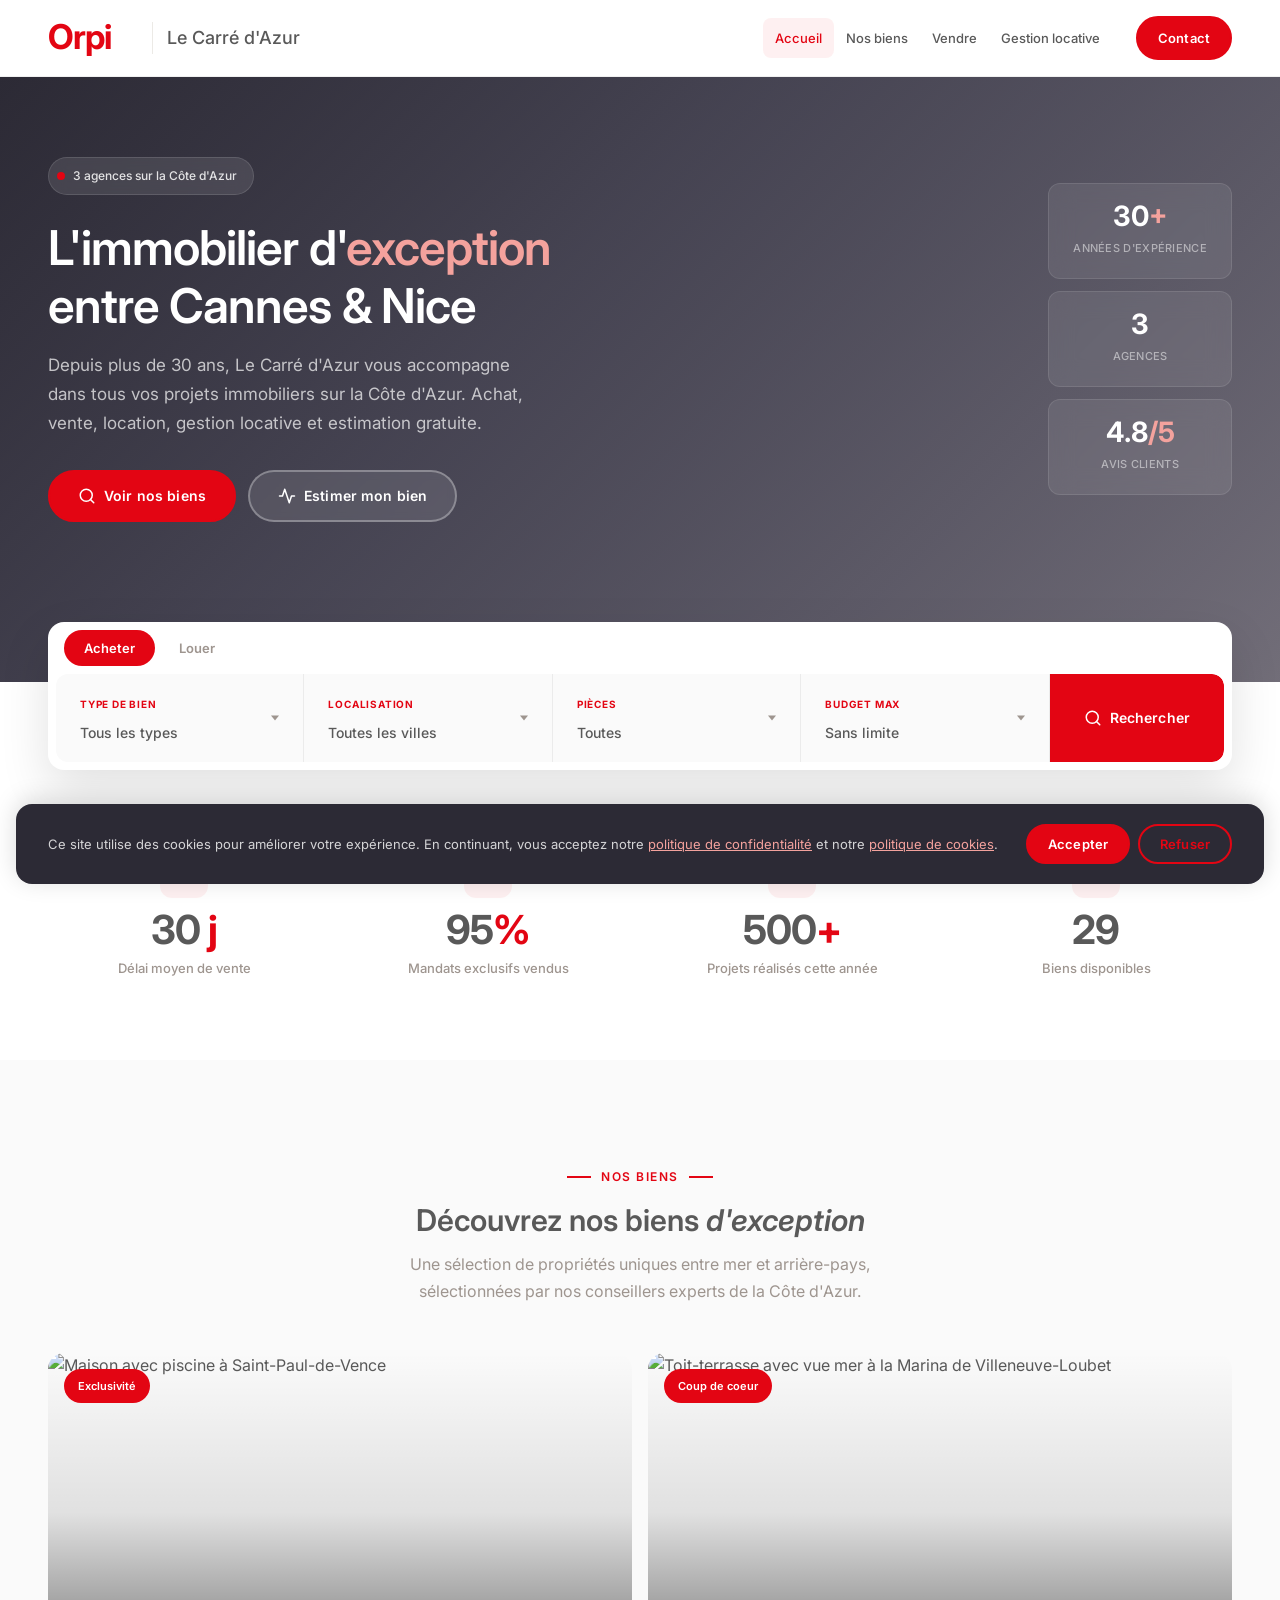
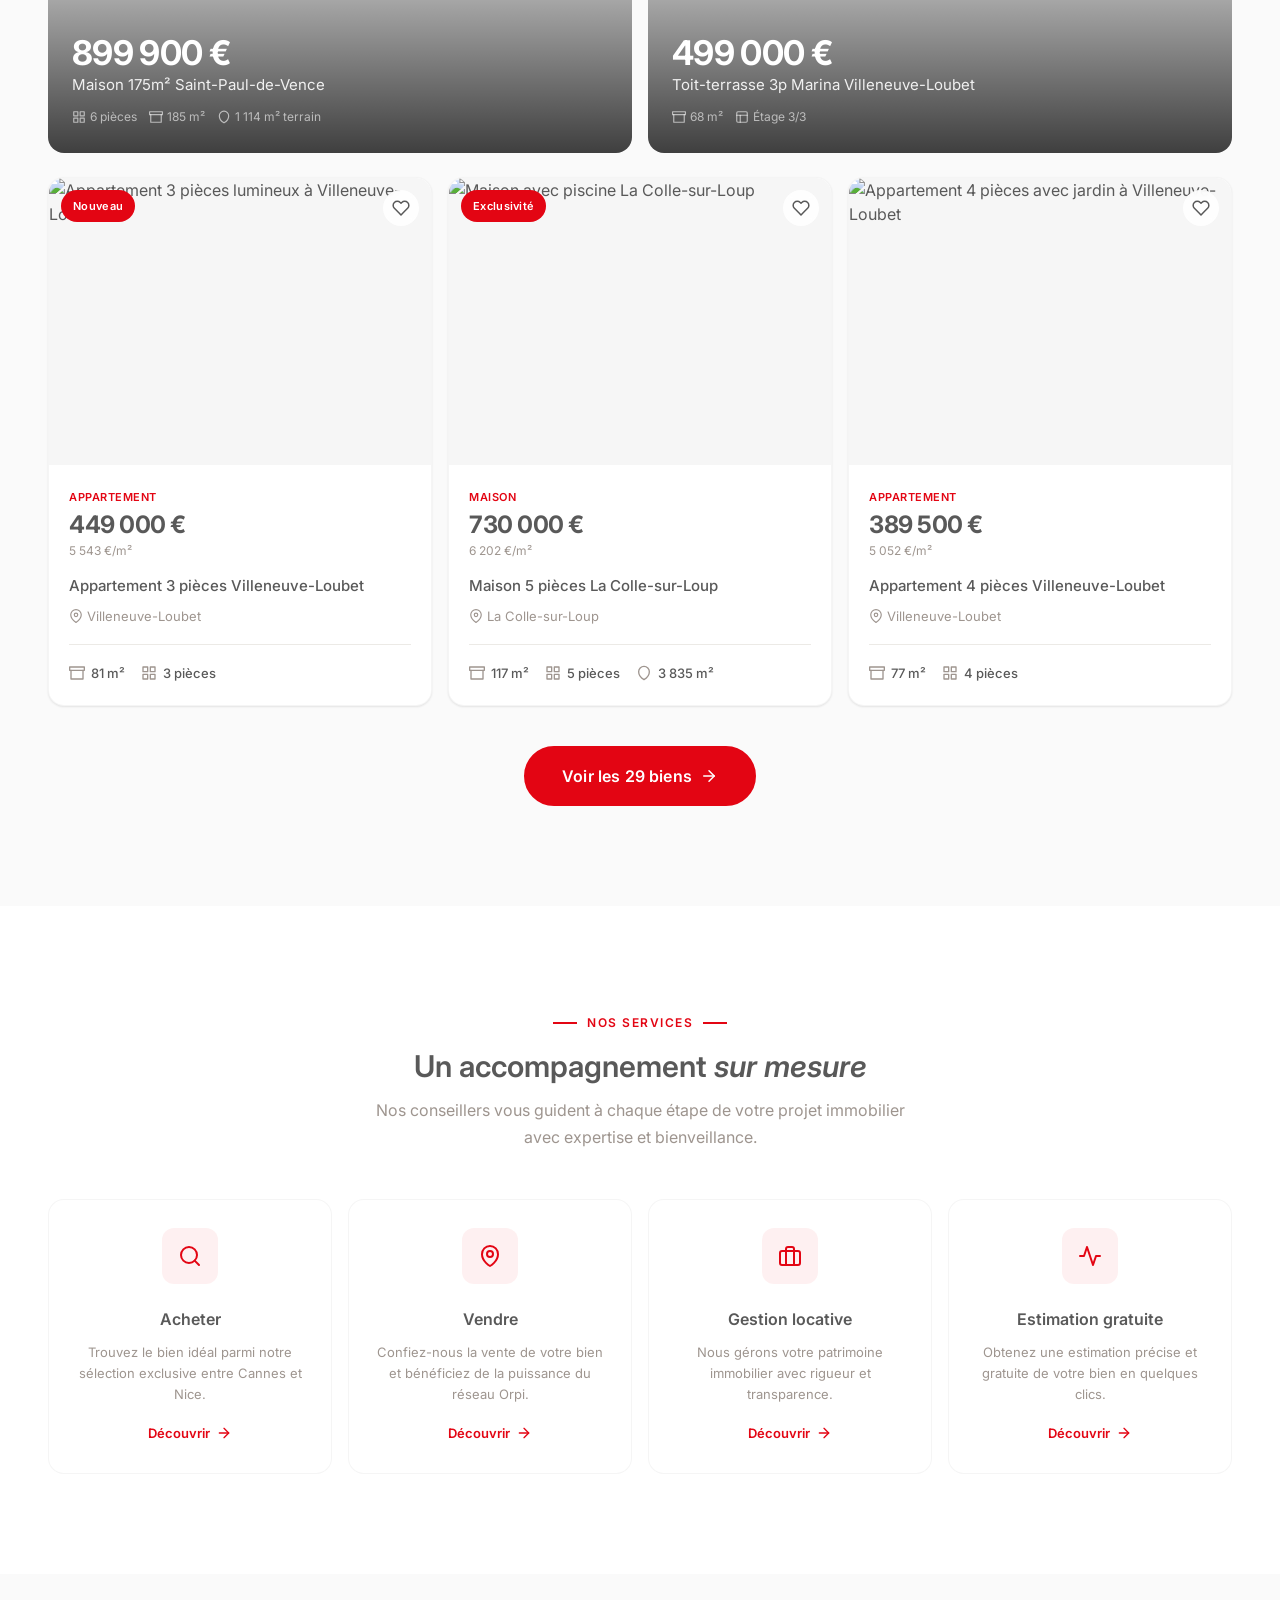
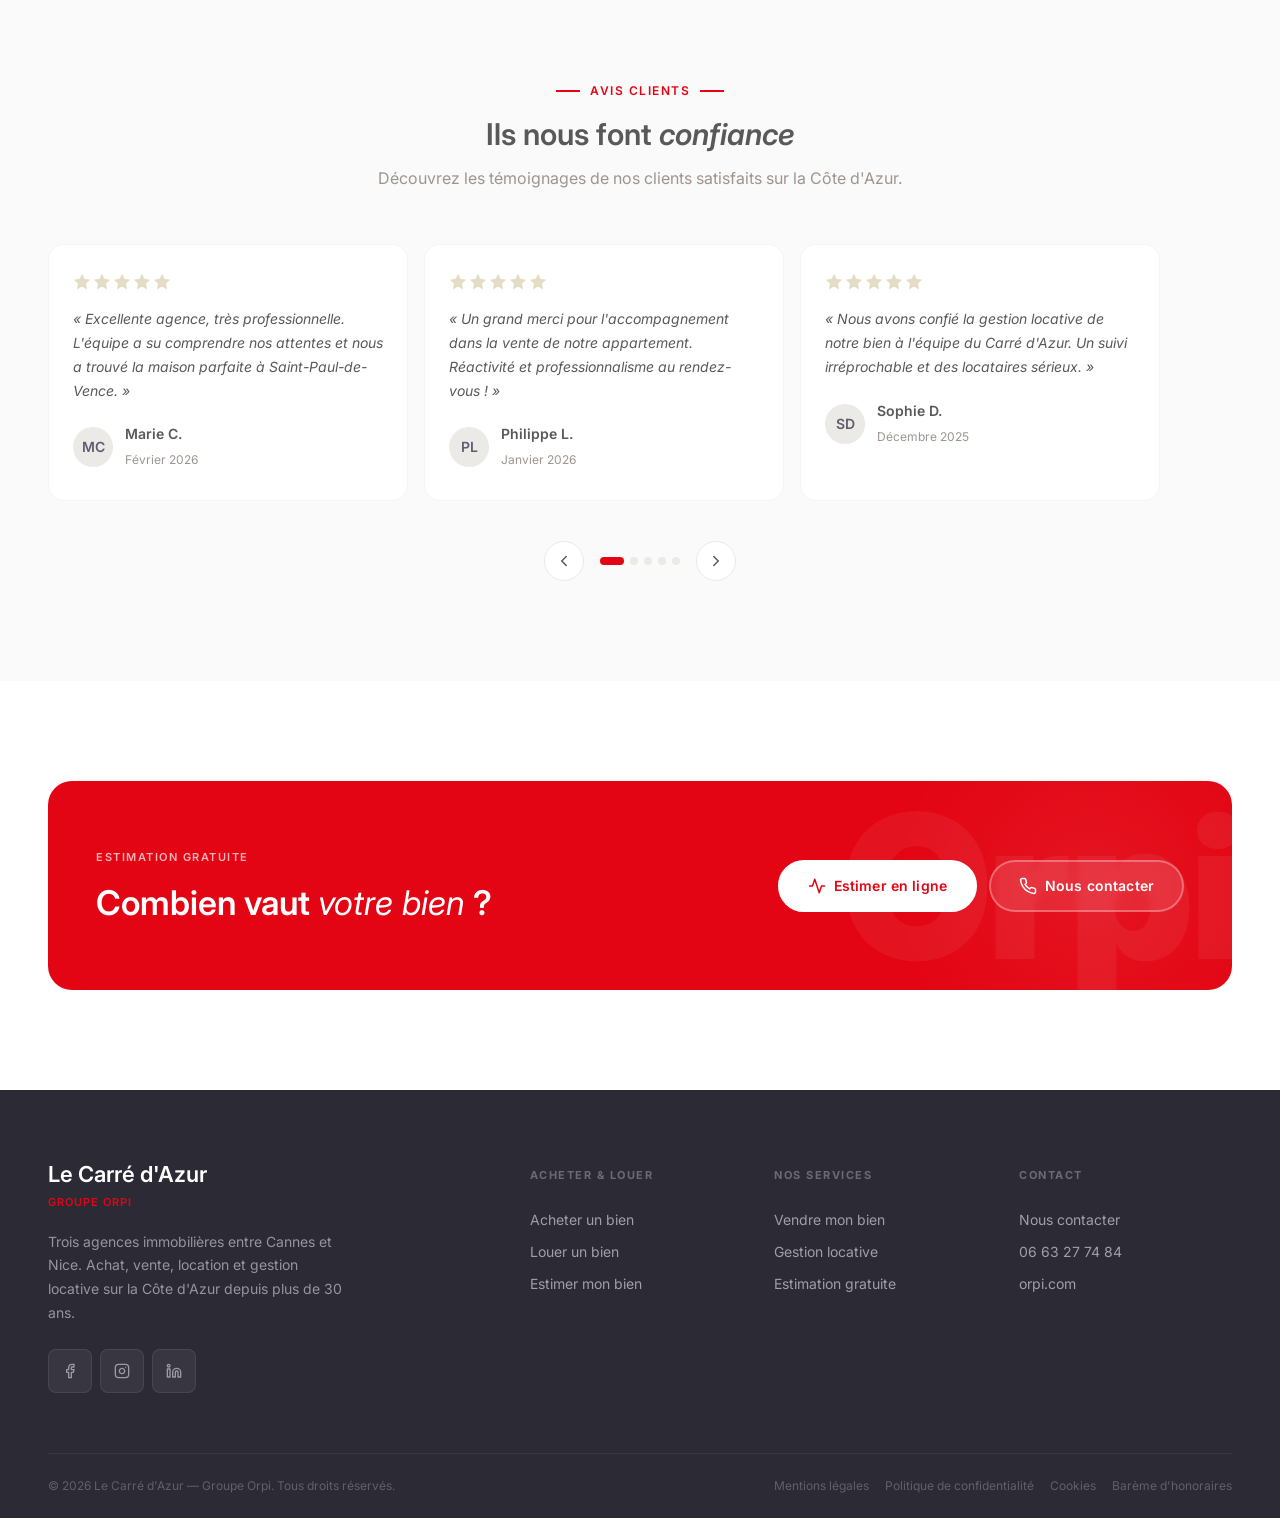
==== index.html @ c4663eac "Simplify nav: 4 links + Contact CTA, remove phone and redundant pages Nav: Accueil | Nos biens | Ven" ====
<!DOCTYPE html>
<html lang="fr">
<head>
  <meta charset="UTF-8" />
  <meta name="viewport" content="width=device-width, initial-scale=1.0" />
  <title>Le Carré d'Azur — Immobilier de prestige Côte d'Azur | Groupe Orpi</title>
  <meta name="description" content="Le Carré d'Azur, groupe Orpi. Trois agences entre Cannes et Nice. Achat, vente, location et gestion locative sur la Côte d'Azur." />
  <meta property="og:title" content="Le Carré d'Azur — Immobilier de prestige Côte d'Azur | Groupe Orpi" />
  <meta property="og:description" content="Le Carré d'Azur, groupe Orpi. Trois agences entre Cannes et Nice. Achat, vente, location et gestion locative sur la Côte d'Azur." />
  <meta property="og:image" content="https://images.unsplash.com/photo-1600596542815-ffad4c1539a9?w=1200&h=630&fit=crop" />
  <meta property="og:url" content="https://wingfieldgemini.github.io/orpitemplate/" />
  <meta property="og:type" content="website" />
  <meta property="og:locale" content="fr_FR" />
  <meta name="twitter:card" content="summary_large_image" />
  <link rel="icon" type="image/svg+xml" href="data:image/svg+xml,%3Csvg xmlns='http://www.w3.org/2000/svg' viewBox='0 0 100 40'%3E%3Ctext x='0' y='32' fill='%23E30513' font-family='system-ui,sans-serif' font-weight='700' font-size='38' letter-spacing='-1'%3EOrpi%3C/text%3E%3C/svg%3E" />
  <link rel="preconnect" href="https://fonts.googleapis.com" />
  <link rel="preconnect" href="https://fonts.gstatic.com" crossorigin />
  <link href="https://fonts.googleapis.com/css2?family=Inter:wght@300;400;500;600;700&display=swap" rel="stylesheet" />
  <link rel="stylesheet" href="styles.css" />
  <script type="application/ld+json">
  {
    "@context": "https://schema.org",
    "@type": "RealEstateAgent",
    "name": "Le Carré d'Azur",
    "description": "Groupe Orpi — Trois agences immobilières entre Cannes et Nice sur la Côte d'Azur.",
    "url": "https://wingfieldgemini.github.io/orpitemplate/",
    "telephone": "+33663277484",
    "email": "contact@lecarredazur.fr",
    "address": {
      "@type": "PostalAddress",
      "addressLocality": "Villeneuve-Loubet",
      "addressRegion": "Provence-Alpes-Côte d'Azur",
      "addressCountry": "FR"
    },
    "geo": {
      "@type": "GeoCoordinates",
      "latitude": 43.6585,
      "longitude": 7.1214
    },
    "aggregateRating": {
      "@type": "AggregateRating",
      "ratingValue": "4.8",
      "reviewCount": "127"
    },
    "numberOfEmployees": {"@type": "QuantitativeValue", "value": 15},
    "foundingDate": "1995",
    "parentOrganization": {"@type": "Organization", "name": "Orpi", "url": "https://www.orpi.com"}
  }
  </script>
</head>
<body>

  <!-- Skip link -->
  <a href="#main" class="skip-link">Aller au contenu principal</a>

  <!-- ============================================================
       HEADER
       ============================================================ -->
  <header class="header" id="header">
<!-- Main header -->
    <div class="container header__main">
      <a href="index.html" class="header__brand" aria-label="Le Carré d'Azur – Accueil">
        <span class="header__logo">
          <svg viewBox="0 0 100 40" xmlns="http://www.w3.org/2000/svg" role="img" aria-label="Orpi"><text x="0" y="32" fill="#E30513" font-family="Inter,sans-serif" font-weight="700" font-size="38" letter-spacing="-1">Orpi</text></svg>
        </span>
        <span class="header__brand-divider" aria-hidden="true"></span>
        <span class="header__agency">Le Carré d'Azur</span>
      </a>

            <nav class="header__nav" aria-label="Navigation principale">
        <a href="index.html" aria-current="page">Accueil</a>
        <a href="acheter.html">Nos biens</a>
        <a href="vendre.html">Vendre</a>
        <a href="gestion-locative.html">Gestion locative</a>
      </nav>

            <div class="header__actions">
        <a href="contact.html" class="btn btn--primary btn--sm">Contact</a>
      </div>

      <button class="hamburger" aria-label="Ouvrir le menu" aria-expanded="false" aria-controls="mobile-nav">
        <svg xmlns="http://www.w3.org/2000/svg" viewBox="0 0 24 24" fill="none" stroke="currentColor" stroke-width="2" stroke-linecap="round" stroke-linejoin="round" aria-hidden="true"><line x1="3" y1="12" x2="21" y2="12"/><line x1="3" y1="6" x2="21" y2="6"/><line x1="3" y1="18" x2="21" y2="18"/></svg>
      </button>
    </div>
  </header>

  <!-- Mobile menu -->
    <div class="mobile-menu" id="mobile-nav" aria-label="Menu mobile">
    <nav class="mobile-menu__links">
    <a href="index.html" aria-current="page">Accueil</a>
    <a href="acheter.html">Nos biens</a>
    <a href="vendre.html">Vendre</a>
    <a href="gestion-locative.html">Gestion locative</a>
    </nav>
    <div class="mobile-menu__cta">
      <a href="contact.html" class="btn btn--primary">Contact</a>
    </div>
  </div>

  <!-- ============================================================
       MAIN
       ============================================================ -->
  <main id="main">

    <!-- ============================================================
         HERO — Home
         ============================================================ -->
    <section class="page-hero hero--home page-hero--img">
      <div class="page-hero__bg" style="background-image:url('https://images.unsplash.com/photo-1600596542815-ffad4c1539a9?w=1600&h=900&fit=crop');" aria-hidden="true"></div>
      <div class="container" style="position:relative;">
        <div class="page-hero__content">
          <div class="page-hero__badge">
            <span class="page-hero__dot" aria-hidden="true"></span>
            3 agences sur la Côte d'Azur
          </div>
          <h1>L'immobilier d'<span>exception</span><br>entre Cannes &amp; Nice</h1>
          <p class="page-hero__desc">Depuis plus de 30 ans, Le Carré d'Azur vous accompagne dans tous vos projets immobiliers sur la Côte d'Azur. Achat, vente, location, gestion locative et estimation gratuite.</p>
          <div class="page-hero__btns">
            <a href="acheter.html" class="btn btn--primary">
              <svg xmlns="http://www.w3.org/2000/svg" viewBox="0 0 24 24" fill="none" stroke="currentColor" stroke-width="2" stroke-linecap="round" stroke-linejoin="round" aria-hidden="true"><circle cx="11" cy="11" r="8"/><line x1="21" y1="21" x2="16.65" y2="16.65"/></svg>
              Voir nos biens
            </a>
            <a href="estimer.html" class="btn btn--ghost">
              <svg xmlns="http://www.w3.org/2000/svg" viewBox="0 0 24 24" fill="none" stroke="currentColor" stroke-width="2" stroke-linecap="round" stroke-linejoin="round" aria-hidden="true"><polyline points="22 12 18 12 15 21 9 3 6 12 2 12"/></svg>
              Estimer mon bien
            </a>
          </div>
        </div>

        <!-- Hero stats (desktop) -->
        <div class="hero__stats" aria-label="Chiffres clés">
          <div class="hero__stat">
            <div class="hero__stat-number">30<span class="accent">+</span></div>
            <div class="hero__stat-label">ANNÉES D'EXPÉRIENCE</div>
          </div>
          <div class="hero__stat">
            <div class="hero__stat-number">3</div>
            <div class="hero__stat-label">AGENCES</div>
          </div>
          <div class="hero__stat">
            <div class="hero__stat-number">4.8<span class="accent">/5</span></div>
            <div class="hero__stat-label">AVIS CLIENTS</div>
          </div>
        </div>
      </div>
    </section>

    <!-- ============================================================
         SEARCH BAR
         ============================================================ -->
    <section class="search-section" aria-label="Recherche de biens">
      <div class="container">
        <div class="search-card">
          <div class="search-tabs" role="tablist">
            <button class="search-tab active" role="tab" aria-selected="true" data-tab="acheter">Acheter</button>
            <button class="search-tab" role="tab" aria-selected="false" data-tab="louer">Louer</button>
          </div>
          <form data-form class="search-form" action="acheter.html" method="get">
            <div class="search-field">
              <label for="search-type">TYPE DE BIEN</label>
              <select id="search-type" name="type">
                <option value="">Tous les types</option>
                <option value="appartement">Appartement</option>
                <option value="maison">Maison</option>
                <option value="villa">Villa</option>
                <option value="terrain">Terrain</option>
              </select>
            </div>
            <div class="search-field">
              <label for="search-location">LOCALISATION</label>
              <select id="search-location" name="localisation">
                <option value="">Toutes les villes</option>
                <option value="villeneuve-loubet">Villeneuve-Loubet</option>
                <option value="la-colle-sur-loup">La Colle-sur-Loup</option>
                <option value="saint-paul-de-vence">Saint-Paul-de-Vence</option>
                <option value="cagnes-sur-mer">Cagnes-sur-Mer</option>
                <option value="vence">Vence</option>
              </select>
            </div>
            <div class="search-field">
              <label for="search-rooms">PIÈCES</label>
              <select id="search-rooms" name="pieces">
                <option value="">Toutes</option>
                <option value="1">1 pièce</option>
                <option value="2">2 pièces</option>
                <option value="3">3 pièces</option>
                <option value="4">4 pièces</option>
                <option value="5">5+ pièces</option>
              </select>
            </div>
            <div class="search-field" data-field="budget">
              <label for="search-budget">BUDGET MAX</label>
              <select id="search-budget" name="budget">
                <option value="">Sans limite</option>
                <option value="200000">200 000 &euro;</option>
                <option value="400000">400 000 &euro;</option>
                <option value="600000">600 000 &euro;</option>
                <option value="800000">800 000 &euro;</option>
                <option value="1000000">1 000 000 &euro;+</option>
              </select>
            </div>
            <div class="search-field" data-field="loyer" style="display:none;">
              <label for="search-loyer">LOYER MAX</label>
              <select id="search-loyer" name="loyer">
                <option value="">Sans limite</option>
                <option value="500">500 &euro;/mois</option>
                <option value="800">800 &euro;/mois</option>
                <option value="1000">1 000 &euro;/mois</option>
                <option value="1500">1 500 &euro;/mois</option>
                <option value="2000">2 000 &euro;/mois+</option>
              </select>
            </div>
            <div class="search-submit">
              <button type="submit" class="btn btn--primary">
                <svg xmlns="http://www.w3.org/2000/svg" viewBox="0 0 24 24" fill="none" stroke="currentColor" stroke-width="2" stroke-linecap="round" stroke-linejoin="round" aria-hidden="true"><circle cx="11" cy="11" r="8"/><line x1="21" y1="21" x2="16.65" y2="16.65"/></svg>
                Rechercher
              </button>
            </div>
          </form>
        </div>
      </div>
    </section>

    <!-- ============================================================
         STATS BAR
         ============================================================ -->
    <section class="stats-bar" aria-label="Nos chiffres">
      <div class="container">
        <div class="stats-bar__grid">
          <div class="stat-item">
            <div class="stat-item__icon">
              <svg xmlns="http://www.w3.org/2000/svg" viewBox="0 0 24 24" fill="none" stroke="currentColor" stroke-width="2" stroke-linecap="round" stroke-linejoin="round" aria-hidden="true"><rect x="3" y="4" width="18" height="18" rx="2" ry="2"/><line x1="16" y1="2" x2="16" y2="6"/><line x1="8" y1="2" x2="8" y2="6"/><line x1="3" y1="10" x2="21" y2="10"/></svg>
            </div>
            <div class="stat-item__number">30 <span class="accent">j</span></div>
            <div class="stat-item__label">Délai moyen de vente</div>
          </div>
          <div class="stat-item">
            <div class="stat-item__icon">
              <svg xmlns="http://www.w3.org/2000/svg" viewBox="0 0 24 24" fill="none" stroke="currentColor" stroke-width="2" stroke-linecap="round" stroke-linejoin="round" aria-hidden="true"><polyline points="22 7 13.5 15.5 8.5 10.5 2 17"/><polyline points="16 7 22 7 22 13"/></svg>
            </div>
            <div class="stat-item__number">95<span class="accent">%</span></div>
            <div class="stat-item__label">Mandats exclusifs vendus</div>
          </div>
          <div class="stat-item">
            <div class="stat-item__icon">
              <svg xmlns="http://www.w3.org/2000/svg" viewBox="0 0 24 24" fill="none" stroke="currentColor" stroke-width="2" stroke-linecap="round" stroke-linejoin="round" aria-hidden="true"><path d="M17 21v-2a4 4 0 0 0-4-4H5a4 4 0 0 0-4 4v2"/><circle cx="9" cy="7" r="4"/><path d="M23 21v-2a4 4 0 0 0-3-3.87"/><path d="M16 3.13a4 4 0 0 1 0 7.75"/></svg>
            </div>
            <div class="stat-item__number">500<span class="accent">+</span></div>
            <div class="stat-item__label">Projets réalisés cette année</div>
          </div>
          <div class="stat-item">
            <div class="stat-item__icon">
              <svg xmlns="http://www.w3.org/2000/svg" viewBox="0 0 24 24" fill="none" stroke="currentColor" stroke-width="2" stroke-linecap="round" stroke-linejoin="round" aria-hidden="true"><path d="M21 2l-2 2m-7.61 7.61a5.5 5.5 0 1 1-7.778 7.778 5.5 5.5 0 0 1 7.777-7.777zm0 0L15.5 7.5m0 0l3 3L22 7l-3-3m-3.5 3.5L19 4"/></svg>
            </div>
            <div class="stat-item__number">29</div>
            <div class="stat-item__label">Biens disponibles</div>
          </div>
        </div>
      </div>
    </section>

    <!-- ============================================================
         PROPERTIES
         ============================================================ -->
    <section class="section section--grey" aria-labelledby="properties-title">
      <div class="container">
        <div class="section__header">
          <div class="section__tag">NOS BIENS</div>
          <h2 id="properties-title">Découvrez nos biens <em>d'exception</em></h2>
          <p class="section__desc">Une sélection de propriétés uniques entre mer et arrière-pays, sélectionnées par nos conseillers experts de la Côte d'Azur.</p>
        </div>

        <!-- Featured cards -->
        <div class="featured-grid">
          <!-- Featured 1 -->
          <a href="acheter.html" class="featured-card" aria-label="Maison 175m² Saint-Paul-de-Vence — 899 900 euros">
            <div class="featured-card__bg">
              <img src="https://images.unsplash.com/photo-1600596542815-ffad4c1539a9?w=800&h=600&fit=crop" alt="Maison avec piscine à Saint-Paul-de-Vence" width="800" height="600" loading="lazy" />
            </div>
            <div class="featured-card__overlay" aria-hidden="true"></div>
            <span class="featured-card__badge">Exclusivité</span>
            <div class="featured-card__info">
              <div class="featured-card__price">899 900 &euro;</div>
              <div class="featured-card__title">Maison 175m² Saint-Paul-de-Vence</div>
              <div class="featured-card__meta">
                <span>
                  <svg xmlns="http://www.w3.org/2000/svg" viewBox="0 0 24 24" fill="none" stroke="currentColor" stroke-width="2" stroke-linecap="round" stroke-linejoin="round" width="14" height="14" aria-hidden="true"><rect x="3" y="3" width="7" height="7"/><rect x="14" y="3" width="7" height="7"/><rect x="14" y="14" width="7" height="7"/><rect x="3" y="14" width="7" height="7"/></svg>
                  6 pièces
                </span>
                <span>
                  <svg xmlns="http://www.w3.org/2000/svg" viewBox="0 0 24 24" fill="none" stroke="currentColor" stroke-width="2" stroke-linecap="round" stroke-linejoin="round" width="14" height="14" aria-hidden="true"><polyline points="21 8 21 21 3 21 3 8"/><rect x="1" y="3" width="22" height="5"/></svg>
                  185 m²
                </span>
                <span>
                  <svg xmlns="http://www.w3.org/2000/svg" viewBox="0 0 24 24" fill="none" stroke="currentColor" stroke-width="2" stroke-linecap="round" stroke-linejoin="round" width="14" height="14" aria-hidden="true"><path d="M12 22s-8-4.5-8-11.8A8 8 0 0 1 12 2a8 8 0 0 1 8 8.2c0 7.3-8 11.8-8 11.8z"/></svg>
                  1 114 m² terrain
                </span>
              </div>
            </div>
          </a>

          <!-- Featured 2 -->
          <a href="acheter.html" class="featured-card" aria-label="Toit-terrasse 3 pièces Marina Villeneuve-Loubet — 499 000 euros">
            <div class="featured-card__bg">
              <img src="https://images.unsplash.com/photo-1600607687939-ce8a6c25118c?w=800&h=600&fit=crop" alt="Toit-terrasse avec vue mer à la Marina de Villeneuve-Loubet" width="800" height="600" loading="lazy" />
            </div>
            <div class="featured-card__overlay" aria-hidden="true"></div>
            <span class="featured-card__badge">Coup de coeur</span>
            <div class="featured-card__info">
              <div class="featured-card__price">499 000 &euro;</div>
              <div class="featured-card__title">Toit-terrasse 3p Marina Villeneuve-Loubet</div>
              <div class="featured-card__meta">
                <span>
                  <svg xmlns="http://www.w3.org/2000/svg" viewBox="0 0 24 24" fill="none" stroke="currentColor" stroke-width="2" stroke-linecap="round" stroke-linejoin="round" width="14" height="14" aria-hidden="true"><polyline points="21 8 21 21 3 21 3 8"/><rect x="1" y="3" width="22" height="5"/></svg>
                  68 m²
                </span>
                <span>
                  <svg xmlns="http://www.w3.org/2000/svg" viewBox="0 0 24 24" fill="none" stroke="currentColor" stroke-width="2" stroke-linecap="round" stroke-linejoin="round" width="14" height="14" aria-hidden="true"><rect x="3" y="3" width="18" height="18" rx="2" ry="2"/><line x1="3" y1="9" x2="21" y2="9"/><line x1="9" y1="21" x2="9" y2="9"/></svg>
                  Étage 3/3
                </span>
              </div>
            </div>
          </a>
        </div>

        <!-- Property cards -->
        <div class="properties__grid">
          <!-- Card 1 -->
          <a href="acheter.html" class="prop-card" aria-label="Appartement 3 pièces Villeneuve-Loubet — 449 000 euros">
            <div class="prop-card__img">
              <img src="https://images.unsplash.com/photo-1512917774080-9991f1c4c750?w=800&h=600&fit=crop" alt="Appartement 3 pièces lumineux à Villeneuve-Loubet" width="800" height="600" loading="lazy" />
              <span class="prop-card__badge">Nouveau</span>
              <button class="prop-card__fav" aria-label="Ajouter aux favoris" type="button">
                <svg xmlns="http://www.w3.org/2000/svg" viewBox="0 0 24 24" fill="none" stroke="currentColor" stroke-width="2" stroke-linecap="round" stroke-linejoin="round" aria-hidden="true"><path d="M20.84 4.61a5.5 5.5 0 0 0-7.78 0L12 5.67l-1.06-1.06a5.5 5.5 0 0 0-7.78 7.78l1.06 1.06L12 21.23l7.78-7.78 1.06-1.06a5.5 5.5 0 0 0 0-7.78z"/></svg>
              </button>
            </div>
            <div class="prop-card__body">
              <div class="prop-card__type">APPARTEMENT</div>
              <div class="prop-card__price">449 000 &euro;</div>
              <div class="prop-card__price-m2">5 543 &euro;/m²</div>
              <div class="prop-card__title">Appartement 3 pièces Villeneuve-Loubet</div>
              <div class="prop-card__location">
                <svg xmlns="http://www.w3.org/2000/svg" viewBox="0 0 24 24" fill="none" stroke="currentColor" stroke-width="2" stroke-linecap="round" stroke-linejoin="round" aria-hidden="true"><path d="M21 10c0 7-9 13-9 13s-9-6-9-13a9 9 0 0 1 18 0z"/><circle cx="12" cy="10" r="3"/></svg>
                Villeneuve-Loubet
              </div>
              <div class="prop-card__specs">
                <span class="prop-card__spec">
                  <svg xmlns="http://www.w3.org/2000/svg" viewBox="0 0 24 24" fill="none" stroke="currentColor" stroke-width="2" stroke-linecap="round" stroke-linejoin="round" aria-hidden="true"><polyline points="21 8 21 21 3 21 3 8"/><rect x="1" y="3" width="22" height="5"/></svg>
                  81 m²
                </span>
                <span class="prop-card__spec">
                  <svg xmlns="http://www.w3.org/2000/svg" viewBox="0 0 24 24" fill="none" stroke="currentColor" stroke-width="2" stroke-linecap="round" stroke-linejoin="round" aria-hidden="true"><rect x="3" y="3" width="7" height="7"/><rect x="14" y="3" width="7" height="7"/><rect x="14" y="14" width="7" height="7"/><rect x="3" y="14" width="7" height="7"/></svg>
                  3 pièces
                </span>
              </div>
            </div>
          </a>

          <!-- Card 2 -->
          <a href="acheter.html" class="prop-card" aria-label="Maison 5 pièces La Colle-sur-Loup — 730 000 euros">
            <div class="prop-card__img">
              <img src="https://images.unsplash.com/photo-1613490493576-7fde63acd811?w=800&h=600&fit=crop" alt="Maison avec piscine La Colle-sur-Loup" width="800" height="600" loading="lazy" />
              <span class="prop-card__badge">Exclusivité</span>
              <button class="prop-card__fav" aria-label="Ajouter aux favoris" type="button">
                <svg xmlns="http://www.w3.org/2000/svg" viewBox="0 0 24 24" fill="none" stroke="currentColor" stroke-width="2" stroke-linecap="round" stroke-linejoin="round" aria-hidden="true"><path d="M20.84 4.61a5.5 5.5 0 0 0-7.78 0L12 5.67l-1.06-1.06a5.5 5.5 0 0 0-7.78 7.78l1.06 1.06L12 21.23l7.78-7.78 1.06-1.06a5.5 5.5 0 0 0 0-7.78z"/></svg>
              </button>
            </div>
            <div class="prop-card__body">
              <div class="prop-card__type">MAISON</div>
              <div class="prop-card__price">730 000 &euro;</div>
              <div class="prop-card__price-m2">6 202 &euro;/m²</div>
              <div class="prop-card__title">Maison 5 pièces La Colle-sur-Loup</div>
              <div class="prop-card__location">
                <svg xmlns="http://www.w3.org/2000/svg" viewBox="0 0 24 24" fill="none" stroke="currentColor" stroke-width="2" stroke-linecap="round" stroke-linejoin="round" aria-hidden="true"><path d="M21 10c0 7-9 13-9 13s-9-6-9-13a9 9 0 0 1 18 0z"/><circle cx="12" cy="10" r="3"/></svg>
                La Colle-sur-Loup
              </div>
              <div class="prop-card__specs">
                <span class="prop-card__spec">
                  <svg xmlns="http://www.w3.org/2000/svg" viewBox="0 0 24 24" fill="none" stroke="currentColor" stroke-width="2" stroke-linecap="round" stroke-linejoin="round" aria-hidden="true"><polyline points="21 8 21 21 3 21 3 8"/><rect x="1" y="3" width="22" height="5"/></svg>
                  117 m²
                </span>
                <span class="prop-card__spec">
                  <svg xmlns="http://www.w3.org/2000/svg" viewBox="0 0 24 24" fill="none" stroke="currentColor" stroke-width="2" stroke-linecap="round" stroke-linejoin="round" aria-hidden="true"><rect x="3" y="3" width="7" height="7"/><rect x="14" y="3" width="7" height="7"/><rect x="14" y="14" width="7" height="7"/><rect x="3" y="14" width="7" height="7"/></svg>
                  5 pièces
                </span>
                <span class="prop-card__spec">
                  <svg xmlns="http://www.w3.org/2000/svg" viewBox="0 0 24 24" fill="none" stroke="currentColor" stroke-width="2" stroke-linecap="round" stroke-linejoin="round" aria-hidden="true"><path d="M12 22s-8-4.5-8-11.8A8 8 0 0 1 12 2a8 8 0 0 1 8 8.2c0 7.3-8 11.8-8 11.8z"/></svg>
                  3 835 m²
                </span>
              </div>
            </div>
          </a>

          <!-- Card 3 -->
          <a href="acheter.html" class="prop-card" aria-label="Appartement 4 pièces Villeneuve-Loubet — 389 500 euros">
            <div class="prop-card__img">
              <img src="https://images.unsplash.com/photo-1564013799919-ab600027ffc6?w=800&h=600&fit=crop" alt="Appartement 4 pièces avec jardin à Villeneuve-Loubet" width="800" height="600" loading="lazy" />
              <button class="prop-card__fav" aria-label="Ajouter aux favoris" type="button">
                <svg xmlns="http://www.w3.org/2000/svg" viewBox="0 0 24 24" fill="none" stroke="currentColor" stroke-width="2" stroke-linecap="round" stroke-linejoin="round" aria-hidden="true"><path d="M20.84 4.61a5.5 5.5 0 0 0-7.78 0L12 5.67l-1.06-1.06a5.5 5.5 0 0 0-7.78 7.78l1.06 1.06L12 21.23l7.78-7.78 1.06-1.06a5.5 5.5 0 0 0 0-7.78z"/></svg>
              </button>
            </div>
            <div class="prop-card__body">
              <div class="prop-card__type">APPARTEMENT</div>
              <div class="prop-card__price">389 500 &euro;</div>
              <div class="prop-card__price-m2">5 052 &euro;/m²</div>
              <div class="prop-card__title">Appartement 4 pièces Villeneuve-Loubet</div>
              <div class="prop-card__location">
                <svg xmlns="http://www.w3.org/2000/svg" viewBox="0 0 24 24" fill="none" stroke="currentColor" stroke-width="2" stroke-linecap="round" stroke-linejoin="round" aria-hidden="true"><path d="M21 10c0 7-9 13-9 13s-9-6-9-13a9 9 0 0 1 18 0z"/><circle cx="12" cy="10" r="3"/></svg>
                Villeneuve-Loubet
              </div>
              <div class="prop-card__specs">
                <span class="prop-card__spec">
                  <svg xmlns="http://www.w3.org/2000/svg" viewBox="0 0 24 24" fill="none" stroke="currentColor" stroke-width="2" stroke-linecap="round" stroke-linejoin="round" aria-hidden="true"><polyline points="21 8 21 21 3 21 3 8"/><rect x="1" y="3" width="22" height="5"/></svg>
                  77 m²
                </span>
                <span class="prop-card__spec">
                  <svg xmlns="http://www.w3.org/2000/svg" viewBox="0 0 24 24" fill="none" stroke="currentColor" stroke-width="2" stroke-linecap="round" stroke-linejoin="round" aria-hidden="true"><rect x="3" y="3" width="7" height="7"/><rect x="14" y="3" width="7" height="7"/><rect x="14" y="14" width="7" height="7"/><rect x="3" y="14" width="7" height="7"/></svg>
                  4 pièces
                </span>
              </div>
            </div>
          </a>
        </div>

        <div class="properties__cta">
          <a href="acheter.html" class="btn btn--primary btn--lg">
            Voir les 29 biens
            <svg xmlns="http://www.w3.org/2000/svg" viewBox="0 0 24 24" fill="none" stroke="currentColor" stroke-width="2" stroke-linecap="round" stroke-linejoin="round" aria-hidden="true"><line x1="5" y1="12" x2="19" y2="12"/><polyline points="12 5 19 12 12 19"/></svg>
          </a>
        </div>
      </div>
    </section>

    <!-- ============================================================
         SERVICES
         ============================================================ -->
    <section class="section" aria-labelledby="services-title">
      <div class="container">
        <div class="section__header">
          <div class="section__tag">NOS SERVICES</div>
          <h2 id="services-title">Un accompagnement <em>sur mesure</em></h2>
          <p class="section__desc">Nos conseillers vous guident à chaque étape de votre projet immobilier avec expertise et bienveillance.</p>
        </div>

        <div class="services-grid">
          <!-- Acheter -->
          <a href="acheter.html" class="service-card">
            <div class="service-card__icon">
              <svg xmlns="http://www.w3.org/2000/svg" viewBox="0 0 24 24" fill="none" stroke="currentColor" stroke-width="2" stroke-linecap="round" stroke-linejoin="round" aria-hidden="true"><circle cx="11" cy="11" r="8"/><line x1="21" y1="21" x2="16.65" y2="16.65"/></svg>
            </div>
            <h3>Acheter</h3>
            <p>Trouvez le bien idéal parmi notre sélection exclusive entre Cannes et Nice.</p>
            <span class="service-card__arrow">
              Découvrir
              <svg xmlns="http://www.w3.org/2000/svg" viewBox="0 0 24 24" fill="none" stroke="currentColor" stroke-width="2" stroke-linecap="round" stroke-linejoin="round" aria-hidden="true"><line x1="5" y1="12" x2="19" y2="12"/><polyline points="12 5 19 12 12 19"/></svg>
            </span>
          </a>

          <!-- Vendre -->
          <a href="vendre.html" class="service-card">
            <div class="service-card__icon">
              <svg xmlns="http://www.w3.org/2000/svg" viewBox="0 0 24 24" fill="none" stroke="currentColor" stroke-width="2" stroke-linecap="round" stroke-linejoin="round" aria-hidden="true"><path d="M12 22s-8-4.5-8-11.8A8 8 0 0 1 12 2a8 8 0 0 1 8 8.2c0 7.3-8 11.8-8 11.8z"/><circle cx="12" cy="10" r="3"/></svg>
            </div>
            <h3>Vendre</h3>
            <p>Confiez-nous la vente de votre bien et bénéficiez de la puissance du réseau Orpi.</p>
            <span class="service-card__arrow">
              Découvrir
              <svg xmlns="http://www.w3.org/2000/svg" viewBox="0 0 24 24" fill="none" stroke="currentColor" stroke-width="2" stroke-linecap="round" stroke-linejoin="round" aria-hidden="true"><line x1="5" y1="12" x2="19" y2="12"/><polyline points="12 5 19 12 12 19"/></svg>
            </span>
          </a>

          <!-- Gestion locative -->
          <a href="gestion-locative.html" class="service-card">
            <div class="service-card__icon">
              <svg xmlns="http://www.w3.org/2000/svg" viewBox="0 0 24 24" fill="none" stroke="currentColor" stroke-width="2" stroke-linecap="round" stroke-linejoin="round" aria-hidden="true"><rect x="2" y="7" width="20" height="14" rx="2" ry="2"/><path d="M16 21V5a2 2 0 0 0-2-2h-4a2 2 0 0 0-2 2v16"/></svg>
            </div>
            <h3>Gestion locative</h3>
            <p>Nous gérons votre patrimoine immobilier avec rigueur et transparence.</p>
            <span class="service-card__arrow">
              Découvrir
              <svg xmlns="http://www.w3.org/2000/svg" viewBox="0 0 24 24" fill="none" stroke="currentColor" stroke-width="2" stroke-linecap="round" stroke-linejoin="round" aria-hidden="true"><line x1="5" y1="12" x2="19" y2="12"/><polyline points="12 5 19 12 12 19"/></svg>
            </span>
          </a>

          <!-- Estimation -->
          <a href="estimer.html" class="service-card">
            <div class="service-card__icon">
              <svg xmlns="http://www.w3.org/2000/svg" viewBox="0 0 24 24" fill="none" stroke="currentColor" stroke-width="2" stroke-linecap="round" stroke-linejoin="round" aria-hidden="true"><polyline points="22 12 18 12 15 21 9 3 6 12 2 12"/></svg>
            </div>
            <h3>Estimation gratuite</h3>
            <p>Obtenez une estimation précise et gratuite de votre bien en quelques clics.</p>
            <span class="service-card__arrow">
              Découvrir
              <svg xmlns="http://www.w3.org/2000/svg" viewBox="0 0 24 24" fill="none" stroke="currentColor" stroke-width="2" stroke-linecap="round" stroke-linejoin="round" aria-hidden="true"><line x1="5" y1="12" x2="19" y2="12"/><polyline points="12 5 19 12 12 19"/></svg>
            </span>
          </a>
        </div>
      </div>
    </section>

    <!-- ============================================================
         TESTIMONIALS
         ============================================================ -->
    <section class="section section--grey" aria-labelledby="testimonials-title">
      <div class="container">
        <div class="section__header">
          <div class="section__tag">AVIS CLIENTS</div>
          <h2 id="testimonials-title">Ils nous font <em>confiance</em></h2>
          <p class="section__desc">Découvrez les témoignages de nos clients satisfaits sur la Côte d'Azur.</p>
        </div>

        <div class="testimonials-track" role="list">
          <!-- Testimonial 1 -->
          <article class="testimonial-card" role="listitem">
            <div class="testimonial-card__stars" aria-label="5 étoiles sur 5">
              <svg xmlns="http://www.w3.org/2000/svg" viewBox="0 0 24 24" fill="currentColor" stroke="currentColor" stroke-width="1" aria-hidden="true"><polygon points="12 2 15.09 8.26 22 9.27 17 14.14 18.18 21.02 12 17.77 5.82 21.02 7 14.14 2 9.27 8.91 8.26 12 2"/></svg>
              <svg xmlns="http://www.w3.org/2000/svg" viewBox="0 0 24 24" fill="currentColor" stroke="currentColor" stroke-width="1" aria-hidden="true"><polygon points="12 2 15.09 8.26 22 9.27 17 14.14 18.18 21.02 12 17.77 5.82 21.02 7 14.14 2 9.27 8.91 8.26 12 2"/></svg>
              <svg xmlns="http://www.w3.org/2000/svg" viewBox="0 0 24 24" fill="currentColor" stroke="currentColor" stroke-width="1" aria-hidden="true"><polygon points="12 2 15.09 8.26 22 9.27 17 14.14 18.18 21.02 12 17.77 5.82 21.02 7 14.14 2 9.27 8.91 8.26 12 2"/></svg>
              <svg xmlns="http://www.w3.org/2000/svg" viewBox="0 0 24 24" fill="currentColor" stroke="currentColor" stroke-width="1" aria-hidden="true"><polygon points="12 2 15.09 8.26 22 9.27 17 14.14 18.18 21.02 12 17.77 5.82 21.02 7 14.14 2 9.27 8.91 8.26 12 2"/></svg>
              <svg xmlns="http://www.w3.org/2000/svg" viewBox="0 0 24 24" fill="currentColor" stroke="currentColor" stroke-width="1" aria-hidden="true"><polygon points="12 2 15.09 8.26 22 9.27 17 14.14 18.18 21.02 12 17.77 5.82 21.02 7 14.14 2 9.27 8.91 8.26 12 2"/></svg>
            </div>
            <blockquote>&laquo; Excellente agence, très professionnelle. L'équipe a su comprendre nos attentes et nous a trouvé la maison parfaite à Saint-Paul-de-Vence. &raquo;</blockquote>
            <div class="testimonial-card__author">
              <div class="testimonial-card__avatar" aria-hidden="true">MC</div>
              <div>
                <div class="testimonial-card__name">Marie C.</div>
                <div class="testimonial-card__date">Février 2026</div>
              </div>
            </div>
          </article>

          <!-- Testimonial 2 -->
          <article class="testimonial-card" role="listitem">
            <div class="testimonial-card__stars" aria-label="5 étoiles sur 5">
              <svg xmlns="http://www.w3.org/2000/svg" viewBox="0 0 24 24" fill="currentColor" stroke="currentColor" stroke-width="1" aria-hidden="true"><polygon points="12 2 15.09 8.26 22 9.27 17 14.14 18.18 21.02 12 17.77 5.82 21.02 7 14.14 2 9.27 8.91 8.26 12 2"/></svg>
              <svg xmlns="http://www.w3.org/2000/svg" viewBox="0 0 24 24" fill="currentColor" stroke="currentColor" stroke-width="1" aria-hidden="true"><polygon points="12 2 15.09 8.26 22 9.27 17 14.14 18.18 21.02 12 17.77 5.82 21.02 7 14.14 2 9.27 8.91 8.26 12 2"/></svg>
              <svg xmlns="http://www.w3.org/2000/svg" viewBox="0 0 24 24" fill="currentColor" stroke="currentColor" stroke-width="1" aria-hidden="true"><polygon points="12 2 15.09 8.26 22 9.27 17 14.14 18.18 21.02 12 17.77 5.82 21.02 7 14.14 2 9.27 8.91 8.26 12 2"/></svg>
              <svg xmlns="http://www.w3.org/2000/svg" viewBox="0 0 24 24" fill="currentColor" stroke="currentColor" stroke-width="1" aria-hidden="true"><polygon points="12 2 15.09 8.26 22 9.27 17 14.14 18.18 21.02 12 17.77 5.82 21.02 7 14.14 2 9.27 8.91 8.26 12 2"/></svg>
              <svg xmlns="http://www.w3.org/2000/svg" viewBox="0 0 24 24" fill="currentColor" stroke="currentColor" stroke-width="1" aria-hidden="true"><polygon points="12 2 15.09 8.26 22 9.27 17 14.14 18.18 21.02 12 17.77 5.82 21.02 7 14.14 2 9.27 8.91 8.26 12 2"/></svg>
            </div>
            <blockquote>&laquo; Un grand merci pour l'accompagnement dans la vente de notre appartement. Réactivité et professionnalisme au rendez-vous ! &raquo;</blockquote>
            <div class="testimonial-card__author">
              <div class="testimonial-card__avatar" aria-hidden="true">PL</div>
              <div>
                <div class="testimonial-card__name">Philippe L.</div>
                <div class="testimonial-card__date">Janvier 2026</div>
              </div>
            </div>
          </article>

          <!-- Testimonial 3 -->
          <article class="testimonial-card" role="listitem">
            <div class="testimonial-card__stars" aria-label="5 étoiles sur 5">
              <svg xmlns="http://www.w3.org/2000/svg" viewBox="0 0 24 24" fill="currentColor" stroke="currentColor" stroke-width="1" aria-hidden="true"><polygon points="12 2 15.09 8.26 22 9.27 17 14.14 18.18 21.02 12 17.77 5.82 21.02 7 14.14 2 9.27 8.91 8.26 12 2"/></svg>
              <svg xmlns="http://www.w3.org/2000/svg" viewBox="0 0 24 24" fill="currentColor" stroke="currentColor" stroke-width="1" aria-hidden="true"><polygon points="12 2 15.09 8.26 22 9.27 17 14.14 18.18 21.02 12 17.77 5.82 21.02 7 14.14 2 9.27 8.91 8.26 12 2"/></svg>
              <svg xmlns="http://www.w3.org/2000/svg" viewBox="0 0 24 24" fill="currentColor" stroke="currentColor" stroke-width="1" aria-hidden="true"><polygon points="12 2 15.09 8.26 22 9.27 17 14.14 18.18 21.02 12 17.77 5.82 21.02 7 14.14 2 9.27 8.91 8.26 12 2"/></svg>
              <svg xmlns="http://www.w3.org/2000/svg" viewBox="0 0 24 24" fill="currentColor" stroke="currentColor" stroke-width="1" aria-hidden="true"><polygon points="12 2 15.09 8.26 22 9.27 17 14.14 18.18 21.02 12 17.77 5.82 21.02 7 14.14 2 9.27 8.91 8.26 12 2"/></svg>
              <svg xmlns="http://www.w3.org/2000/svg" viewBox="0 0 24 24" fill="currentColor" stroke="currentColor" stroke-width="1" aria-hidden="true"><polygon points="12 2 15.09 8.26 22 9.27 17 14.14 18.18 21.02 12 17.77 5.82 21.02 7 14.14 2 9.27 8.91 8.26 12 2"/></svg>
            </div>
            <blockquote>&laquo; Nous avons confié la gestion locative de notre bien à l'équipe du Carré d'Azur. Un suivi irréprochable et des locataires sérieux. &raquo;</blockquote>
            <div class="testimonial-card__author">
              <div class="testimonial-card__avatar" aria-hidden="true">SD</div>
              <div>
                <div class="testimonial-card__name">Sophie D.</div>
                <div class="testimonial-card__date">Décembre 2025</div>
              </div>
            </div>
          </article>

          <!-- Testimonial 4 -->
          <article class="testimonial-card" role="listitem">
            <div class="testimonial-card__stars" aria-label="4 étoiles sur 5">
              <svg xmlns="http://www.w3.org/2000/svg" viewBox="0 0 24 24" fill="currentColor" stroke="currentColor" stroke-width="1" aria-hidden="true"><polygon points="12 2 15.09 8.26 22 9.27 17 14.14 18.18 21.02 12 17.77 5.82 21.02 7 14.14 2 9.27 8.91 8.26 12 2"/></svg>
              <svg xmlns="http://www.w3.org/2000/svg" viewBox="0 0 24 24" fill="currentColor" stroke="currentColor" stroke-width="1" aria-hidden="true"><polygon points="12 2 15.09 8.26 22 9.27 17 14.14 18.18 21.02 12 17.77 5.82 21.02 7 14.14 2 9.27 8.91 8.26 12 2"/></svg>
              <svg xmlns="http://www.w3.org/2000/svg" viewBox="0 0 24 24" fill="currentColor" stroke="currentColor" stroke-width="1" aria-hidden="true"><polygon points="12 2 15.09 8.26 22 9.27 17 14.14 18.18 21.02 12 17.77 5.82 21.02 7 14.14 2 9.27 8.91 8.26 12 2"/></svg>
              <svg xmlns="http://www.w3.org/2000/svg" viewBox="0 0 24 24" fill="currentColor" stroke="currentColor" stroke-width="1" aria-hidden="true"><polygon points="12 2 15.09 8.26 22 9.27 17 14.14 18.18 21.02 12 17.77 5.82 21.02 7 14.14 2 9.27 8.91 8.26 12 2"/></svg>
              <svg xmlns="http://www.w3.org/2000/svg" viewBox="0 0 24 24" fill="none" stroke="currentColor" stroke-width="1" aria-hidden="true"><polygon points="12 2 15.09 8.26 22 9.27 17 14.14 18.18 21.02 12 17.77 5.82 21.02 7 14.14 2 9.27 8.91 8.26 12 2"/></svg>
            </div>
            <blockquote>&laquo; L'estimation de notre maison était très précise. La vente s'est conclue rapidement grâce au réseau Orpi. Je recommande vivement. &raquo;</blockquote>
            <div class="testimonial-card__author">
              <div class="testimonial-card__avatar" aria-hidden="true">JB</div>
              <div>
                <div class="testimonial-card__name">Jean-Baptiste R.</div>
                <div class="testimonial-card__date">Novembre 2025</div>
              </div>
            </div>
          </article>

          <!-- Testimonial 5 -->
          <article class="testimonial-card" role="listitem">
            <div class="testimonial-card__stars" aria-label="5 étoiles sur 5">
              <svg xmlns="http://www.w3.org/2000/svg" viewBox="0 0 24 24" fill="currentColor" stroke="currentColor" stroke-width="1" aria-hidden="true"><polygon points="12 2 15.09 8.26 22 9.27 17 14.14 18.18 21.02 12 17.77 5.82 21.02 7 14.14 2 9.27 8.91 8.26 12 2"/></svg>
              <svg xmlns="http://www.w3.org/2000/svg" viewBox="0 0 24 24" fill="currentColor" stroke="currentColor" stroke-width="1" aria-hidden="true"><polygon points="12 2 15.09 8.26 22 9.27 17 14.14 18.18 21.02 12 17.77 5.82 21.02 7 14.14 2 9.27 8.91 8.26 12 2"/></svg>
              <svg xmlns="http://www.w3.org/2000/svg" viewBox="0 0 24 24" fill="currentColor" stroke="currentColor" stroke-width="1" aria-hidden="true"><polygon points="12 2 15.09 8.26 22 9.27 17 14.14 18.18 21.02 12 17.77 5.82 21.02 7 14.14 2 9.27 8.91 8.26 12 2"/></svg>
              <svg xmlns="http://www.w3.org/2000/svg" viewBox="0 0 24 24" fill="currentColor" stroke="currentColor" stroke-width="1" aria-hidden="true"><polygon points="12 2 15.09 8.26 22 9.27 17 14.14 18.18 21.02 12 17.77 5.82 21.02 7 14.14 2 9.27 8.91 8.26 12 2"/></svg>
              <svg xmlns="http://www.w3.org/2000/svg" viewBox="0 0 24 24" fill="currentColor" stroke="currentColor" stroke-width="1" aria-hidden="true"><polygon points="12 2 15.09 8.26 22 9.27 17 14.14 18.18 21.02 12 17.77 5.82 21.02 7 14.14 2 9.27 8.91 8.26 12 2"/></svg>
            </div>
            <blockquote>&laquo; Première expérience d'achat immobilier et l'équipe nous a guidés avec patience et transparence. Très satisfaits de notre nouvel appartement ! &raquo;</blockquote>
            <div class="testimonial-card__author">
              <div class="testimonial-card__avatar" aria-hidden="true">LM</div>
              <div>
                <div class="testimonial-card__name">Laura M.</div>
                <div class="testimonial-card__date">Octobre 2025</div>
              </div>
            </div>
          </article>
        </div>
      </div>
    </section>

    <!-- ============================================================
         CTA BANNER
         ============================================================ -->
    <section class="section" aria-labelledby="cta-title">
      <div class="container">
        <div class="cta-banner">
          <div class="cta-banner__decor" aria-hidden="true"></div>
          <div class="cta-banner__content">
            <div class="cta-banner__tag">ESTIMATION GRATUITE</div>
            <h2 class="cta-banner__title" id="cta-title">Combien vaut <em>votre bien</em> ?</h2>
          </div>
          <div class="cta-banner__btns">
            <a href="estimer.html" class="btn btn--white">
              <svg xmlns="http://www.w3.org/2000/svg" viewBox="0 0 24 24" fill="none" stroke="currentColor" stroke-width="2" stroke-linecap="round" stroke-linejoin="round" aria-hidden="true"><polyline points="22 12 18 12 15 21 9 3 6 12 2 12"/></svg>
              Estimer en ligne
            </a>
            <a href="contact.html" class="btn btn--ghost">
              <svg xmlns="http://www.w3.org/2000/svg" viewBox="0 0 24 24" fill="none" stroke="currentColor" stroke-width="2" stroke-linecap="round" stroke-linejoin="round" aria-hidden="true"><path d="M22 16.92v3a2 2 0 0 1-2.18 2 19.79 19.79 0 0 1-8.63-3.07 19.5 19.5 0 0 1-6-6 19.79 19.79 0 0 1-3.07-8.67A2 2 0 0 1 4.11 2h3a2 2 0 0 1 2 1.72 12.84 12.84 0 0 0 .7 2.81 2 2 0 0 1-.45 2.11L8.09 9.91a16 16 0 0 0 6 6l1.27-1.27a2 2 0 0 1 2.11-.45 12.84 12.84 0 0 0 2.81.7A2 2 0 0 1 22 16.92z"/></svg>
              Nous contacter
            </a>
          </div>
        </div>
      </div>
    </section>

  </main>

  <!-- ============================================================
       FOOTER
       ============================================================ -->
  <footer class="footer">
    <div class="container">
      <div class="footer__top">
        <div class="footer__brand">
          <div class="footer__brand-name">Le Carré d'Azur</div>
          <div class="footer__brand-sub">GROUPE ORPI</div>
          <p class="footer__brand-desc">Trois agences immobilières entre Cannes et Nice. Achat, vente, location et gestion locative sur la Côte d'Azur depuis plus de 30 ans.</p>
          <div class="footer__socials">
            <a href="#" class="footer__social" aria-label="Facebook">
              <svg xmlns="http://www.w3.org/2000/svg" viewBox="0 0 24 24" fill="none" stroke="currentColor" stroke-width="2" stroke-linecap="round" stroke-linejoin="round" aria-hidden="true"><path d="M18 2h-3a5 5 0 0 0-5 5v3H7v4h3v8h4v-8h3l1-4h-4V7a1 1 0 0 1 1-1h3z"/></svg>
            </a>
            <a href="#" class="footer__social" aria-label="Instagram">
              <svg xmlns="http://www.w3.org/2000/svg" viewBox="0 0 24 24" fill="none" stroke="currentColor" stroke-width="2" stroke-linecap="round" stroke-linejoin="round" aria-hidden="true"><rect x="2" y="2" width="20" height="20" rx="5" ry="5"/><path d="M16 11.37A4 4 0 1 1 12.63 8 4 4 0 0 1 16 11.37z"/><line x1="17.5" y1="6.5" x2="17.51" y2="6.5"/></svg>
            </a>
            <a href="#" class="footer__social" aria-label="LinkedIn">
              <svg xmlns="http://www.w3.org/2000/svg" viewBox="0 0 24 24" fill="none" stroke="currentColor" stroke-width="2" stroke-linecap="round" stroke-linejoin="round" aria-hidden="true"><path d="M16 8a6 6 0 0 1 6 6v7h-4v-7a2 2 0 0 0-2-2 2 2 0 0 0-2 2v7h-4v-7a6 6 0 0 1 6-6z"/><rect x="2" y="9" width="4" height="12"/><circle cx="4" cy="4" r="2"/></svg>
            </a>
          </div>
        </div>

        <div class="footer__cols">
          <div class="footer__col">
            <h4>ACHETER &amp; LOUER</h4>
            <a href="acheter.html">Acheter un bien</a>
            <a href="louer.html">Louer un bien</a>
            <a href="estimer.html">Estimer mon bien</a>
          </div>
          <div class="footer__col">
            <h4>NOS SERVICES</h4>
            <a href="vendre.html">Vendre mon bien</a>
            <a href="gestion-locative.html">Gestion locative</a>
            <a href="estimer.html">Estimation gratuite</a>
          </div>
          <div class="footer__col">
            <h4>CONTACT</h4>
            <a href="contact.html">Nous contacter</a>
            <a href="tel:+33663277484">06 63 27 74 84</a>
            <a href="https://www.orpi.com" target="_blank" rel="noopener noreferrer">orpi.com</a>
          </div>
        </div>
      </div>

      <div class="footer__bottom">
        <span>&copy; 2026 Le Carré d'Azur — Groupe Orpi. Tous droits réservés.</span>
        <div class="footer__legal">
          <a href="mentions-legales.html">Mentions légales</a>
          <a href="confidentialite.html">Politique de confidentialité</a>
          <a href="cookies.html">Cookies</a>
          <a href="#">Barème d'honoraires</a>
        </div>
      </div>
    </div>
  </footer>

  <script src="script.js"></script>
</body>
</html>
---- styles.css ----
/* ================================================================
   RESET
   ================================================================ */
*, *::before, *::after { box-sizing: border-box; margin: 0; padding: 0; }

/* ================================================================
   DESIGN TOKENS — CLAUDE.md brand charter
   ================================================================ */
:root {
  --color-white:       #FFFFFF;
  --color-red:         #E30513;
  --color-red-hover:   #C8040F;
  --color-red-light:   rgba(227,5,19,0.06);
  --color-dark-grey:   #595959;
  --color-light-grey:  #FAFAFA;
  --color-grey-medium: #F6F6F6;
  --color-brown:       #9E958F;
  --color-light-brown: #ECEAE6;
  --color-sand:        #E4DCC4;
  --color-purple:      #7A76B1;
  --color-dark-purple: #5F5D6F;
  --color-pink:        #F4A29D;

  --font-family: 'Inter', 'Orpi', system-ui, sans-serif;
  --radius-sm:   8px;
  --radius-md:   12px;
  --radius-lg:   16px;
  --radius-xl:   24px;
  --radius-pill: 999px;
  --shadow-sm:   0 1px 3px rgba(0,0,0,0.04), 0 1px 2px rgba(0,0,0,0.06);
  --shadow-md:   0 4px 12px rgba(0,0,0,0.06);
  --shadow-lg:   0 8px 30px rgba(0,0,0,0.08);
  --shadow-xl:   0 20px 50px rgba(0,0,0,0.12);
  --transition:  0.2s ease;
  --transition-slow: 0.35s ease;
}

/* ================================================================
   BASE — Mobile-first typography (CLAUDE.md table)
   ================================================================ */
/* scroll-behavior on html causes carousel scrollTo to move the whole page.
   Apply only to anchored navigation instead. */
html { scroll-behavior: auto; }
html:focus-within { scroll-behavior: smooth; }

body {
  font-family: var(--font-family);
  font-size: 14px; line-height: 18px;
  color: var(--color-dark-grey);
  background: var(--color-white);
  -webkit-font-smoothing: antialiased;
  -moz-osx-font-smoothing: grayscale;
  overflow-x: hidden;
}

h1 { font-size: 26px; line-height: 34px; font-weight: 600; }
h2 { font-size: 20px; line-height: 24px; font-weight: 600; }
h3 { font-size: 18px; line-height: 22px; font-weight: 600; }
h4 { font-size: 16px; line-height: 20px; font-weight: 500; }
p  { font-size: 14px; line-height: 22px; }

@media (min-width: 768px) {
  body { font-size: 16px; line-height: 24px; }
  h1 { font-size: 40px; line-height: 52px; }
  h2 { font-size: 24px; line-height: 32px; }
  h3 { font-size: 22px; line-height: 28px; }
  h4 { font-size: 20px; line-height: 26px; }
  p  { font-size: 16px; line-height: 26px; }
}
@media (min-width: 1024px) {
  h2 { font-size: 30px; line-height: 38px; }
  h3 { font-size: 24px; line-height: 30px; }
}

a { color: inherit; text-decoration: none; }
img { display: block; max-width: 100%; }
ul, ol { list-style: none; }

/* ================================================================
   UTILITIES
   ================================================================ */
.skip-link {
  position: absolute; top: -100%; left: 16px;
  background: var(--color-red); color: var(--color-white);
  padding: 8px 16px; border-radius: var(--radius-pill);
  font-size: 14px; font-weight: 500; z-index: 9999;
}
.skip-link:focus { top: 8px; }

.sr-only {
  position: absolute; width: 1px; height: 1px;
  padding: 0; margin: -1px; overflow: hidden;
  clip: rect(0,0,0,0); white-space: nowrap; border: 0;
}

:focus-visible {
  outline: 2px solid var(--color-red);
  outline-offset: 2px;
}

.container {
  width: 100%; max-width: 1280px;
  margin: 0 auto; padding: 0 16px;
}
@media (min-width: 768px)  { .container { padding: 0 32px; } }
@media (min-width: 1024px) { .container { padding: 0 48px; } }

/* ================================================================
   BUTTONS
   ================================================================ */
.btn {
  display: inline-flex; align-items: center; justify-content: center;
  gap: 8px; border: 2px solid transparent; border-radius: var(--radius-pill);
  padding: 12px 28px; font-family: var(--font-family);
  font-size: 14px; font-weight: 600; cursor: pointer;
  transition: all var(--transition);
  min-height: 48px; white-space: nowrap; text-decoration: none;
  letter-spacing: 0.01em;
}
.btn svg { width: 18px; height: 18px; flex-shrink: 0; }

.btn--primary {
  background: var(--color-red); color: var(--color-white); border-color: var(--color-red);
}
.btn--primary:hover {
  background: var(--color-red-hover); border-color: var(--color-red-hover);
  transform: translateY(-1px); box-shadow: 0 4px 16px rgba(227,5,19,0.35);
}

.btn--outline {
  background: transparent; color: var(--color-red); border-color: var(--color-red);
}
.btn--outline:hover {
  background: var(--color-red); color: var(--color-white);
  transform: translateY(-1px); box-shadow: 0 4px 16px rgba(227,5,19,0.25);
}

.btn--white {
  background: var(--color-white); color: var(--color-red); border-color: var(--color-white);
}
.btn--white:hover {
  background: var(--color-light-grey);
  transform: translateY(-1px); box-shadow: var(--shadow-lg);
}

.btn--ghost {
  background: rgba(255,255,255,0.1); color: var(--color-white);
  border-color: rgba(255,255,255,0.3); backdrop-filter: blur(4px);
}
.btn--ghost:hover {
  background: rgba(255,255,255,0.2); border-color: rgba(255,255,255,0.5);
}

.btn--dark {
  background: var(--color-dark-grey); color: var(--color-white); border-color: var(--color-dark-grey);
}
.btn--dark:hover {
  background: var(--color-dark-purple); border-color: var(--color-dark-purple);
  transform: translateY(-1px);
}

.btn--sm { padding: 8px 20px; min-height: 40px; font-size: 13px; }
.btn--lg { padding: 16px 36px; min-height: 56px; font-size: 16px; }
.btn--full { width: 100%; }

/* ================================================================
   HEADER
   ================================================================ */
.header {
  position: sticky; top: 0; z-index: 100;
  background: var(--color-white);
  border-bottom: 1px solid rgba(0,0,0,0.06);
  transition: box-shadow var(--transition);
}
.header.scrolled { box-shadow: var(--shadow-md); }

.header__main {
  display: flex; align-items: center; height: 68px; gap: 12px;
}
@media (min-width: 1024px) { .header__main { height: 76px; gap: 20px; } }

.header__brand {
  display: flex; align-items: center; gap: 14px;
  text-decoration: none; flex-shrink: 0;
}
.header__logo { display: flex; align-items: center; flex-shrink: 0; }
.header__logo svg { height: 32px; width: auto; display: block; flex-shrink: 0; }
@media (min-width: 1024px) { .header__logo svg { height: 36px; } }
.header__brand-divider {
  width: 1px; height: 28px;
  background: var(--color-light-brown);
  flex-shrink: 0;
}
@media (min-width: 1024px) { .header__brand-divider { height: 32px; } }
.footer__logo img {
  height: 35px; width: auto;
  filter: brightness(0) invert(1);
}
.header__agency {
  font-size: 16px; font-weight: 500; color: var(--color-dark-grey);
  white-space: nowrap; line-height: 1.2;
}
@media (min-width: 1024px) { .header__agency { font-size: 18px; } }
.header__agency-sub {
  font-size: 10px; font-weight: 500; color: var(--color-brown);
  letter-spacing: 0.5px; margin-top: 1px;
}

.header__nav {
  display: none; align-items: center; gap: 0; margin-left: auto;
  flex-shrink: 1; min-width: 0;
}
@media (min-width: 1024px) { .header__nav { display: flex; } }
.header__nav a {
  padding: 8px 10px; font-size: 13px; font-weight: 500;
  color: var(--color-dark-grey); border-radius: var(--radius-sm);
  transition: all var(--transition); white-space: nowrap;
}
@media (min-width: 1200px) { .header__nav a { padding: 8px 12px; } }
.header__nav a:hover,
.header__nav a[aria-current="page"] {
  color: var(--color-red); background: var(--color-red-light);
}

.header__actions {
  display: none; align-items: center; gap: 8px; margin-left: 4px; flex-shrink: 0;
  white-space: nowrap;
}
@media (min-width: 1024px) { .header__actions { display: flex; } }

.header__phone {
  display: flex; align-items: center; gap: 6px;
  font-size: 14px; font-weight: 500; color: var(--color-dark-grey);
  padding: 8px 12px; border-radius: var(--radius-sm);
  transition: all var(--transition); min-height: 44px;
}
.header__phone svg { width: 16px; height: 16px; color: var(--color-red); }
.header__phone:hover { background: var(--color-light-grey); }

.hamburger {
  display: flex; align-items: center; justify-content: center;
  width: 44px; height: 44px; background: none; border: none;
  cursor: pointer; margin-left: auto; border-radius: var(--radius-sm);
  transition: background var(--transition);
}
.hamburger:hover { background: var(--color-light-grey); }
.hamburger svg { width: 22px; height: 22px; color: var(--color-dark-grey); }
@media (min-width: 1024px) { .hamburger { display: none; } }

.mobile-menu {
  display: none; position: fixed; left: 0; right: 0; top: 68px; bottom: 0;
  background: var(--color-white); z-index: 200;
  overflow-y: auto; padding: 8px 16px 32px;
  border-top: 1px solid var(--color-light-brown);
  animation: menuSlideIn 0.2s ease;
}
@keyframes menuSlideIn {
  from { opacity: 0; transform: translateY(-8px); }
  to { opacity: 1; transform: translateY(0); }
}
.mobile-menu.open { display: block; }
@media (min-width: 1024px) { .mobile-menu { display: none !important; } }
.mobile-menu__links { margin-bottom: 16px; }
.mobile-menu__links a {
  display: flex; align-items: center; padding: 14px 16px;
  font-size: 16px; font-weight: 500; color: var(--color-dark-grey);
  border-radius: var(--radius-md); transition: all var(--transition); min-height: 48px;
}
.mobile-menu__links a:hover { background: var(--color-light-grey); color: var(--color-red); }
.mobile-menu__links a[aria-current="page"] { color: var(--color-red); background: var(--color-red-light); }
.mobile-menu__divider { height: 1px; background: var(--color-light-brown); margin: 8px 16px; }
.mobile-menu__cta { display: flex; flex-direction: column; gap: 8px; padding: 8px 0; }
.mobile-menu__cta .btn { width: 100%; }

/* ================================================================
   PAGE HERO (reusable for inner pages)
   ================================================================ */
.page-hero {
  position: relative; overflow: hidden;
  padding: 48px 0;
  background: linear-gradient(135deg, #2c2a35 0%, var(--color-dark-purple) 40%, var(--color-brown) 100%);
}
@media (min-width: 768px) { .page-hero { padding: 64px 0; } }
@media (min-width: 1024px) { .page-hero { padding: 80px 0; } }
.page-hero__decor {
  position: absolute; inset: 0; overflow: hidden; pointer-events: none;
}
.page-hero__decor::before {
  content: ''; position: absolute;
  top: -30%; right: -10%; width: 600px; height: 600px;
  background: radial-gradient(circle, rgba(227,5,19,0.08) 0%, transparent 70%);
  border-radius: 50%;
}
.page-hero__content { position: relative; z-index: 2; max-width: 640px; }
.page-hero__badge {
  display: inline-flex; align-items: center; gap: 8px;
  background: rgba(255,255,255,0.1); backdrop-filter: blur(8px);
  border: 1px solid rgba(255,255,255,0.12);
  border-radius: var(--radius-pill);
  padding: 6px 16px 6px 8px; margin-bottom: 24px;
  font-size: 12px; font-weight: 500; color: rgba(255,255,255,0.85);
}
.page-hero__dot {
  width: 8px; height: 8px; background: var(--color-red);
  border-radius: 50%; flex-shrink: 0;
  animation: pulse-dot 2s ease infinite;
}
@keyframes pulse-dot {
  0%, 100% { opacity: 1; transform: scale(1); }
  50% { opacity: 0.6; transform: scale(0.8); }
}
.page-hero h1 { color: var(--color-white); margin-bottom: 16px; letter-spacing: -0.02em; }
@media (min-width: 1024px) { .page-hero h1 { font-size: 48px; line-height: 58px; } }
.page-hero h1 span { color: var(--color-pink); }
.page-hero__desc {
  font-size: 15px; color: rgba(255,255,255,0.7); line-height: 1.7;
  max-width: 480px; margin-bottom: 32px;
}
@media (min-width: 768px) { .page-hero__desc { font-size: 17px; } }
.page-hero__btns { display: flex; gap: 12px; flex-wrap: wrap; }

/* Home hero (taller) */
.hero--home { padding: 48px 0 120px; }
@media (min-width: 768px) { .hero--home { padding: 64px 0 140px; } }
@media (min-width: 1024px) { .hero--home { padding: 80px 0 160px; } }

.hero__stats {
  display: none; position: absolute; right: 48px;
  top: 50%; transform: translateY(-50%);
  z-index: 2;
}
@media (min-width: 1200px) { .hero__stats { display: flex; flex-direction: column; gap: 12px; } }
@media (min-width: 1400px) { .hero__stats { right: 64px; } }
.hero__stat {
  background: rgba(255,255,255,0.08); backdrop-filter: blur(12px);
  border: 1px solid rgba(255,255,255,0.1);
  border-radius: var(--radius-md); padding: 18px 24px;
  text-align: center; min-width: 150px;
}
.hero__stat-number { font-size: 28px; font-weight: 700; color: var(--color-white); line-height: 1; }
.hero__stat-number .accent { color: var(--color-pink); }
.hero__stat-label { font-size: 11px; font-weight: 500; color: rgba(255,255,255,0.5); margin-top: 6px; letter-spacing: 0.3px; }

/* Hero with background image */
.page-hero--img { min-height: 400px; display: flex; align-items: center; }
@media (min-width: 768px) { .page-hero--img { min-height: 480px; } }
.page-hero__bg {
  position: absolute; inset: 0;
  background-size: cover; background-position: center;
}
.page-hero__bg::after {
  content: ''; position: absolute; inset: 0;
  background: linear-gradient(135deg, rgba(44,42,53,0.85) 0%, rgba(95,93,111,0.7) 100%);
}

/* ================================================================
   SEARCH BAR
   ================================================================ */
.search-section { position: relative; z-index: 10; margin-top: -60px; }
.search-card {
  background: var(--color-white); border-radius: var(--radius-lg);
  box-shadow: var(--shadow-xl); padding: 8px;
}
.search-tabs { display: flex; gap: 4px; padding: 0 8px; margin-bottom: 8px; }
.search-tab {
  padding: 10px 20px; font-size: 13px; font-weight: 600;
  color: var(--color-brown); background: none; border: none;
  border-radius: var(--radius-pill); cursor: pointer;
  transition: all var(--transition); font-family: var(--font-family);
}
.search-tab:hover { color: var(--color-dark-grey); background: var(--color-light-grey); }
.search-tab.active { color: var(--color-white); background: var(--color-red); }

.search-form {
  display: flex; flex-direction: column;
  background: var(--color-light-grey); border-radius: var(--radius-md); overflow: hidden;
}
@media (min-width: 768px) { .search-form { flex-direction: row; align-items: stretch; } }

.search-field {
  flex: 1; padding: 16px 20px;
  border-bottom: 1px solid rgba(0,0,0,0.04); position: relative;
}
@media (min-width: 768px) {
  .search-field {
    border-bottom: none; border-right: 1px solid rgba(0,0,0,0.06); padding: 18px 24px;
  }
  .search-field:last-of-type { border-right: none; }
}
.search-field label {
  display: block; font-size: 10px; font-weight: 700;
  letter-spacing: 0.8px; color: var(--color-red); margin-bottom: 4px;
}
.search-field select {
  width: 100%; border: none; background: transparent;
  font-family: var(--font-family); font-size: 14px;
  font-weight: 500; color: var(--color-dark-grey);
  cursor: pointer; appearance: none; outline: none; padding-right: 20px;
}
.search-field::after {
  content: ''; position: absolute; right: 20px; top: 50%; transform: translateY(-50%);
  width: 0; height: 0;
  border-left: 4px solid transparent; border-right: 4px solid transparent;
  border-top: 5px solid var(--color-brown); pointer-events: none;
}
@media (min-width: 768px) { .search-field::after { right: 24px; } }

.search-submit { padding: 16px 32px; }
@media (min-width: 768px) { .search-submit { padding: 0; } }
.search-submit .btn { width: 100%; border-radius: var(--radius-sm); }
@media (min-width: 768px) {
  .search-submit .btn {
    height: 100%; border-radius: 0 var(--radius-md) var(--radius-md) 0; padding: 0 32px;
  }
  .search-submit { padding: 0; }
}

/* ================================================================
   STATS BAR
   ================================================================ */
.stats-bar { padding: 48px 0; background: var(--color-white); }
@media (min-width: 768px) { .stats-bar { padding: 64px 0; } }
.stats-bar__grid { display: grid; grid-template-columns: repeat(2, 1fr); gap: 24px; }
@media (min-width: 768px) { .stats-bar__grid { grid-template-columns: repeat(4, 1fr); gap: 32px; } }

.stat-item { text-align: center; padding: 16px 8px; }
.stat-item__icon {
  width: 48px; height: 48px; margin: 0 auto 12px;
  background: var(--color-red-light); border-radius: var(--radius-md);
  display: flex; align-items: center; justify-content: center;
}
.stat-item__icon svg { width: 22px; height: 22px; color: var(--color-red); }
.stat-item__number {
  font-size: 32px; font-weight: 700; color: var(--color-dark-grey);
  line-height: 1; letter-spacing: -0.02em;
}
@media (min-width: 768px) { .stat-item__number { font-size: 40px; } }
.stat-item__number .accent { color: var(--color-red); }
.stat-item__label { font-size: 13px; font-weight: 500; color: var(--color-brown); margin-top: 6px; }

/* ================================================================
   SECTION — common
   ================================================================ */
.section { padding: 48px 0; }
@media (min-width: 768px) { .section { padding: 80px 0; } }
@media (min-width: 1024px) { .section { padding: 100px 0; } }
.section--grey { background: var(--color-light-grey); }
.section--dark {
  background: linear-gradient(135deg, #2c2a35 0%, var(--color-dark-purple) 100%);
  color: var(--color-white);
}

.section__header { text-align: center; margin-bottom: 36px; }
@media (min-width: 768px) { .section__header { margin-bottom: 48px; } }
.section__tag {
  display: inline-flex; align-items: center; gap: 10px;
  font-size: 12px; font-weight: 600; letter-spacing: 1.5px;
  color: var(--color-red); margin-bottom: 12px;
}
.section--dark .section__tag { color: var(--color-pink); }
.section__tag::before, .section__tag::after {
  content: ''; width: 24px; height: 1.5px; background: currentColor;
}
.section__title em { color: var(--color-red); font-style: normal; font-weight: 600; }
.section--dark .section__title em { color: var(--color-pink); }
.section__desc {
  font-size: 15px; color: var(--color-brown); line-height: 1.7;
  max-width: 560px; margin: 12px auto 0;
}
@media (min-width: 768px) { .section__desc { font-size: 16px; } }
.section--dark .section__desc { color: rgba(255,255,255,0.6); }

/* ================================================================
   PROPERTY CARDS
   ================================================================ */
.properties__grid {
  display: grid; grid-template-columns: 1fr; gap: 16px;
}
@media (min-width: 600px) { .properties__grid { grid-template-columns: repeat(2, 1fr); } }
@media (min-width: 1024px) { .properties__grid { grid-template-columns: repeat(3, 1fr); } }

.prop-card {
  background: var(--color-white); border-radius: var(--radius-lg);
  overflow: hidden; transition: all var(--transition-slow);
  box-shadow: var(--shadow-sm); cursor: pointer;
  border: 1px solid rgba(0,0,0,0.04); text-decoration: none; color: inherit;
  display: block;
}
.prop-card:hover { transform: translateY(-4px); box-shadow: var(--shadow-lg); }
.prop-card:hover .prop-card__img img { transform: scale(1.05); }

.prop-card__img { position: relative; overflow: hidden; aspect-ratio: 4/3; background: var(--color-grey-medium); }
.prop-card__img img {
  width: 100%; height: 100%; object-fit: cover; transition: transform 0.5s ease;
}
.prop-card__badge {
  position: absolute; top: 12px; left: 12px;
  background: var(--color-red); color: var(--color-white);
  font-size: 11px; font-weight: 600; padding: 4px 12px;
  border-radius: var(--radius-pill); letter-spacing: 0.3px;
}
.prop-card__fav {
  position: absolute; top: 12px; right: 12px;
  width: 36px; height: 36px; border-radius: 50%;
  background: rgba(255,255,255,0.9); backdrop-filter: blur(4px);
  border: none; cursor: pointer;
  display: flex; align-items: center; justify-content: center;
  transition: all var(--transition);
}
.prop-card__fav:hover { background: var(--color-white); transform: scale(1.1); }
.prop-card__fav svg { width: 18px; height: 18px; color: var(--color-dark-grey); }

.prop-card__body { padding: 20px; }
.prop-card__type { font-size: 11px; font-weight: 600; color: var(--color-red); letter-spacing: 0.5px; margin-bottom: 4px; }
.prop-card__price { font-size: 24px; font-weight: 700; color: var(--color-dark-grey); letter-spacing: -0.02em; margin-bottom: 2px; }
.prop-card__price-m2 { font-size: 12px; color: var(--color-brown); margin-bottom: 12px; }
.prop-card__title { font-size: 15px; font-weight: 500; color: var(--color-dark-grey); margin-bottom: 8px; line-height: 1.4; }
.prop-card__location {
  font-size: 13px; color: var(--color-brown);
  display: flex; align-items: center; gap: 4px; margin-bottom: 16px;
}
.prop-card__location svg { width: 14px; height: 14px; flex-shrink: 0; }
.prop-card__specs {
  display: flex; gap: 16px; padding-top: 16px;
  border-top: 1px solid var(--color-light-brown);
}
.prop-card__spec {
  display: flex; align-items: center; gap: 6px;
  font-size: 13px; color: var(--color-dark-grey); font-weight: 500;
}
.prop-card__spec svg { width: 16px; height: 16px; color: var(--color-brown); }

.properties__cta { text-align: center; margin-top: 40px; }

/* ================================================================
   FEATURED CARDS
   ================================================================ */
.featured-grid {
  display: grid; grid-template-columns: 1fr; gap: 16px; margin-bottom: 24px;
}
@media (min-width: 768px) { .featured-grid { grid-template-columns: 1fr 1fr; } }

.featured-card {
  position: relative; overflow: hidden; border-radius: var(--radius-lg);
  min-height: 280px; cursor: pointer; transition: all var(--transition-slow);
  display: block; text-decoration: none; color: inherit;
}
@media (min-width: 768px) { .featured-card { min-height: 400px; } }
.featured-card:hover { transform: translateY(-4px); box-shadow: var(--shadow-xl); }
.featured-card:hover .featured-card__bg img { transform: scale(1.04); }

.featured-card__bg { position: absolute; inset: 0; overflow: hidden; }
.featured-card__bg img {
  width: 100%; height: 100%; object-fit: cover;
  transition: transform 0.6s ease;
}
.featured-card__overlay {
  position: absolute; inset: 0;
  background: linear-gradient(to top, rgba(0,0,0,0.75) 0%, rgba(0,0,0,0.1) 60%, transparent 100%);
}
.featured-card__badge {
  position: absolute; top: 16px; left: 16px;
  background: var(--color-red); color: var(--color-white);
  font-size: 11px; font-weight: 600; padding: 5px 14px;
  border-radius: var(--radius-pill);
}
.featured-card__info {
  position: absolute; bottom: 0; left: 0; right: 0; padding: 24px;
}
.featured-card__price {
  font-size: 28px; font-weight: 700; color: var(--color-white);
  margin-bottom: 8px; letter-spacing: -0.02em;
}
@media (min-width: 768px) { .featured-card__price { font-size: 34px; } }
.featured-card__title {
  font-size: 15px; color: rgba(255,255,255,0.9); margin-bottom: 8px; font-weight: 400;
}
.featured-card__meta {
  display: flex; gap: 12px; flex-wrap: wrap;
  font-size: 12px; color: rgba(255,255,255,0.6);
}
.featured-card__meta span { display: flex; align-items: center; gap: 4px; }

/* ================================================================
   SERVICES
   ================================================================ */
.services-grid {
  display: grid; grid-template-columns: 1fr; gap: 12px;
}
@media (min-width: 600px) { .services-grid { grid-template-columns: repeat(2, 1fr); } }
@media (min-width: 1024px) { .services-grid { grid-template-columns: repeat(4, 1fr); gap: 16px; } }

.service-card {
  background: var(--color-white); border-radius: var(--radius-lg);
  padding: 28px 24px; text-align: center;
  transition: all var(--transition-slow);
  border: 1px solid rgba(0,0,0,0.04); cursor: pointer;
  text-decoration: none; color: inherit; display: block;
}
.service-card:hover { transform: translateY(-4px); box-shadow: var(--shadow-lg); border-color: transparent; }
.service-card__icon {
  width: 56px; height: 56px; margin: 0 auto 20px;
  background: var(--color-red-light); border-radius: var(--radius-md);
  display: flex; align-items: center; justify-content: center;
  transition: all var(--transition);
}
.service-card:hover .service-card__icon { background: var(--color-red); transform: scale(1.05); }
.service-card__icon svg { width: 24px; height: 24px; color: var(--color-red); transition: color var(--transition); }
.service-card:hover .service-card__icon svg { color: var(--color-white); }
.service-card h3 { font-size: 16px; font-weight: 600; color: var(--color-dark-grey); margin-bottom: 8px; }
.service-card p { font-size: 13px; color: var(--color-brown); line-height: 1.6; }
.service-card__arrow {
  display: inline-flex; align-items: center; gap: 6px;
  font-size: 13px; font-weight: 600; color: var(--color-red);
  margin-top: 16px; transition: gap var(--transition);
}
.service-card:hover .service-card__arrow { gap: 10px; }
.service-card__arrow svg { width: 16px; height: 16px; }

/* ================================================================
   TESTIMONIALS
   ================================================================ */
.testimonials-track {
  display: flex; gap: 16px; overflow-x: auto;
  padding: 4px 0 16px; scroll-snap-type: x mandatory;
  -webkit-overflow-scrolling: touch; scrollbar-width: none;
}
.testimonials-track::-webkit-scrollbar { display: none; }

.testimonial-card {
  background: var(--color-white); border-radius: var(--radius-lg);
  padding: 28px 24px; min-width: 300px; max-width: 360px;
  flex-shrink: 0; scroll-snap-align: start;
  border: 1px solid rgba(0,0,0,0.04); transition: all var(--transition-slow);
}
.testimonial-card:hover { transform: translateY(-2px); box-shadow: var(--shadow-md); }
.testimonial-card__stars { display: flex; gap: 2px; margin-bottom: 16px; }
.testimonial-card__stars svg { width: 18px; height: 18px; color: var(--color-sand); }
.testimonial-card blockquote {
  font-size: 14px; color: var(--color-dark-grey);
  line-height: 1.7; font-style: italic; margin-bottom: 20px;
}
.testimonial-card__author { display: flex; align-items: center; gap: 12px; }
.testimonial-card__avatar {
  width: 40px; height: 40px; border-radius: 50%;
  background: var(--color-light-brown);
  display: flex; align-items: center; justify-content: center;
  font-size: 14px; font-weight: 600; color: var(--color-dark-purple); flex-shrink: 0;
}
.testimonial-card__name { font-size: 14px; font-weight: 600; color: var(--color-dark-grey); }
.testimonial-card__date { font-size: 12px; color: var(--color-brown); margin-top: 2px; }

/* ================================================================
   CTA BANNER
   ================================================================ */
.cta-banner {
  position: relative; overflow: hidden;
  background: var(--color-red); border-radius: var(--radius-xl);
  padding: 40px 24px; text-align: center;
}
@media (min-width: 768px) {
  .cta-banner {
    padding: 64px 48px; text-align: left;
    display: flex; align-items: center; justify-content: space-between; gap: 40px;
  }
}
.cta-banner__decor { position: absolute; inset: 0; pointer-events: none; overflow: hidden; }
.cta-banner__decor::before {
  content: ''; position: absolute;
  right: -60px; top: 50%; transform: translateY(-50%);
  width: 400px; height: 400px;
  background: radial-gradient(circle, rgba(255,255,255,0.06) 0%, transparent 70%);
  border-radius: 50%;
}
.cta-banner__decor::after {
  content: 'Orpi'; position: absolute;
  right: -10px; top: 50%; transform: translateY(-50%);
  font-family: var(--font-family); font-weight: 900;
  font-size: 120px; color: rgba(255,255,255,0.06); letter-spacing: -4px;
}
@media (min-width: 768px) { .cta-banner__decor::after { font-size: 200px; } }

.cta-banner__content { position: relative; z-index: 2; }
.cta-banner__tag {
  font-size: 11px; font-weight: 600; letter-spacing: 1.5px;
  color: rgba(255,255,255,0.7); margin-bottom: 12px;
}
.cta-banner__title {
  font-size: 22px; font-weight: 600; color: var(--color-white); line-height: 1.3; max-width: 480px;
}
@media (min-width: 768px) { .cta-banner__title { font-size: 28px; } }
@media (min-width: 1024px) { .cta-banner__title { font-size: 34px; } }
.cta-banner__title em { font-style: italic; font-weight: 400; }

.cta-banner__btns {
  display: flex; gap: 12px; flex-wrap: wrap;
  position: relative; z-index: 2;
  margin-top: 24px; justify-content: center;
}
@media (min-width: 768px) { .cta-banner__btns { margin-top: 0; justify-content: flex-end; } }

/* ================================================================
   FORMS
   ================================================================ */
.form-group { margin-bottom: 20px; }
.form-group label {
  display: block; font-size: 13px; font-weight: 600;
  color: var(--color-dark-grey); margin-bottom: 6px;
}
.form-input,
.form-select,
.form-textarea {
  width: 100%; border: 1px solid var(--color-light-brown);
  border-radius: var(--radius-pill); padding: 14px 20px;
  font-family: var(--font-family); font-size: 14px;
  color: var(--color-dark-grey); background: var(--color-white);
  transition: border-color var(--transition), box-shadow var(--transition);
  outline: none; min-height: 48px;
}
.form-input:focus,
.form-select:focus,
.form-textarea:focus {
  border-color: var(--color-red);
  box-shadow: 0 0 0 3px var(--color-red-light);
}
.form-textarea { border-radius: var(--radius-md); min-height: 140px; resize: vertical; }
.form-select { appearance: none; cursor: pointer; }
.form-row {
  display: grid; grid-template-columns: 1fr; gap: 16px;
}
@media (min-width: 600px) { .form-row { grid-template-columns: 1fr 1fr; } }

/* ================================================================
   CONTENT GRID
   ================================================================ */
.content-grid {
  display: grid; grid-template-columns: 1fr; gap: 32px;
}
@media (min-width: 768px) { .content-grid { grid-template-columns: 1fr 1fr; gap: 48px; } }
.content-grid--reverse > :first-child { order: 2; }
@media (max-width: 767px) { .content-grid--reverse > :first-child { order: 0; } }

.content-block h2 { margin-bottom: 16px; }
.content-block p { margin-bottom: 16px; color: var(--color-brown); }
.content-block ul { margin-bottom: 24px; }
.content-block ul li {
  padding: 8px 0 8px 24px; position: relative;
  font-size: 15px; color: var(--color-dark-grey);
}
.content-block ul li::before {
  content: ''; position: absolute; left: 0; top: 16px;
  width: 8px; height: 8px; background: var(--color-red);
  border-radius: 50%;
}

.content-img {
  border-radius: var(--radius-lg); overflow: hidden;
  aspect-ratio: 4/3;
}
.content-img img {
  width: 100%; height: 100%; object-fit: cover;
}

/* ================================================================
   CONTACT INFO
   ================================================================ */
.contact-cards {
  display: grid; grid-template-columns: 1fr; gap: 16px; margin-bottom: 40px;
}
@media (min-width: 600px) { .contact-cards { grid-template-columns: repeat(3, 1fr); } }
.contact-card {
  background: var(--color-light-grey); border-radius: var(--radius-lg);
  padding: 28px 24px; text-align: center;
}
.contact-card__icon {
  width: 48px; height: 48px; margin: 0 auto 12px;
  background: var(--color-red-light); border-radius: var(--radius-md);
  display: flex; align-items: center; justify-content: center;
}
.contact-card__icon svg { width: 22px; height: 22px; color: var(--color-red); }
.contact-card h4 { margin-bottom: 6px; }
.contact-card p { font-size: 14px; color: var(--color-brown); }
.contact-card a { color: var(--color-red); font-weight: 500; }

/* ================================================================
   FOOTER
   ================================================================ */
.footer {
  background: #2c2a35; color: rgba(255,255,255,0.6); padding: 48px 0 0;
}
@media (min-width: 1024px) { .footer { padding: 72px 0 0; } }

.footer__top {
  display: grid; grid-template-columns: 1fr; gap: 40px; padding-bottom: 40px;
}
@media (min-width: 768px) {
  .footer__top { grid-template-columns: 1.2fr 2fr; gap: 60px; padding-bottom: 60px; }
}
.footer__brand-name { font-size: 22px; font-weight: 600; color: var(--color-white); margin-bottom: 4px; }
.footer__brand-sub {
  font-size: 11px; font-weight: 600; letter-spacing: 1px;
  color: var(--color-red); margin-bottom: 16px;
}
.footer__brand-desc {
  font-size: 14px; line-height: 1.7; max-width: 300px;
  margin-bottom: 24px; color: rgba(255,255,255,0.5);
}
.footer__socials { display: flex; gap: 8px; }
.footer__social {
  width: 40px; height: 40px; border-radius: var(--radius-sm);
  background: rgba(255,255,255,0.06); border: 1px solid rgba(255,255,255,0.08);
  display: flex; align-items: center; justify-content: center;
  color: rgba(255,255,255,0.5); transition: all var(--transition);
  min-width: 44px; min-height: 44px;
}
.footer__social:hover {
  background: var(--color-red); border-color: var(--color-red);
  color: var(--color-white); transform: translateY(-2px);
}
.footer__social svg { width: 16px; height: 16px; }

.footer__cols { display: grid; grid-template-columns: repeat(2, 1fr); gap: 32px; }
@media (min-width: 768px) { .footer__cols { grid-template-columns: repeat(3, 1fr); } }
.footer__col h4 {
  font-size: 11px; font-weight: 700; letter-spacing: 1.5px;
  color: rgba(255,255,255,0.3); margin-bottom: 16px;
}
.footer__col a {
  display: block; font-size: 14px; color: rgba(255,255,255,0.55);
  padding: 4px 0; transition: all var(--transition);
}
.footer__col a:hover { color: var(--color-white); transform: translateX(4px); }

.footer__bottom {
  border-top: 1px solid rgba(255,255,255,0.06);
  padding: 20px 0; display: flex; flex-direction: column; gap: 12px;
  font-size: 12px; color: rgba(255,255,255,0.25);
}
@media (min-width: 768px) {
  .footer__bottom { flex-direction: row; justify-content: space-between; align-items: center; }
}
.footer__bottom a { color: rgba(255,255,255,0.25); transition: color var(--transition); }
.footer__bottom a:hover { color: rgba(255,255,255,0.5); }
.footer__legal { display: flex; gap: 16px; flex-wrap: wrap; }

/* ================================================================
   FORM STATES
   ================================================================ */
.form-error {
  border-color: var(--color-red) !important;
  box-shadow: 0 0 0 3px var(--color-red-light) !important;
  animation: shake 0.4s ease;
}
@keyframes shake {
  0%, 100% { transform: translateX(0); }
  20%, 60% { transform: translateX(-4px); }
  40%, 80% { transform: translateX(4px); }
}
.form-success {
  background: #e8f5e9; color: #2e7d32;
  border-radius: var(--radius-md); padding: 16px 20px;
  margin-top: 16px; font-size: 14px; line-height: 1.5;
  animation: fadeInUp 0.3s ease;
}
.form-success strong { font-weight: 600; }

/* ================================================================
   CAROUSEL NAV
   ================================================================ */
.carousel-nav {
  display: flex; align-items: center; justify-content: center;
  gap: 16px; margin-top: 24px;
}
.carousel-btn {
  width: 40px; height: 40px; border-radius: 50%;
  border: 1px solid var(--color-light-brown);
  background: var(--color-white); cursor: pointer;
  display: flex; align-items: center; justify-content: center;
  transition: all var(--transition);
}
.carousel-btn:hover {
  background: var(--color-red); border-color: var(--color-red);
  color: var(--color-white);
}
.carousel-btn:hover svg { stroke: var(--color-white); }
.carousel-btn svg { width: 18px; height: 18px; color: var(--color-dark-grey); }
.carousel-dots { display: flex; gap: 6px; }
.carousel-dot {
  width: 8px; height: 8px; border-radius: 50%;
  border: none; background: var(--color-light-brown);
  cursor: pointer; padding: 0;
  transition: all var(--transition);
}
.carousel-dot.active { background: var(--color-red); width: 24px; border-radius: 4px; }

/* ================================================================
   SCROLL ANIMATIONS
   ================================================================ */
.animate-on-scroll {
  opacity: 0;
  transform: translateY(24px);
  transition: opacity 0.5s ease, transform 0.5s ease;
}
.animate-on-scroll.animated {
  opacity: 1;
  transform: translateY(0);
}
/* Stagger children in grids */
.properties__grid .animate-on-scroll:nth-child(2) { transition-delay: 0.1s; }
.properties__grid .animate-on-scroll:nth-child(3) { transition-delay: 0.2s; }
.services-grid .animate-on-scroll:nth-child(2) { transition-delay: 0.1s; }
.services-grid .animate-on-scroll:nth-child(3) { transition-delay: 0.2s; }
.services-grid .animate-on-scroll:nth-child(4) { transition-delay: 0.3s; }
.stats-bar__grid .animate-on-scroll:nth-child(2) { transition-delay: 0.1s; }
.stats-bar__grid .animate-on-scroll:nth-child(3) { transition-delay: 0.2s; }
.stats-bar__grid .animate-on-scroll:nth-child(4) { transition-delay: 0.3s; }

@keyframes fadeInUp {
  from { opacity: 0; transform: translateY(16px); }
  to { opacity: 1; transform: translateY(0); }
}

/* ================================================================
   COOKIE CONSENT BANNER
   ================================================================ */
.cookie-banner {
  position: fixed; bottom: 0; left: 0; right: 0;
  z-index: 9999; padding: 0 16px 16px;
  transform: translateY(100%);
  transition: transform 0.4s ease;
}
.cookie-banner.visible { transform: translateY(0); }
.cookie-banner__inner {
  max-width: 1280px; margin: 0 auto;
  background: #2c2a35; color: rgba(255,255,255,0.8);
  border-radius: var(--radius-lg); padding: 20px 24px;
  display: flex; flex-direction: column; gap: 16px;
  box-shadow: 0 -4px 24px rgba(0,0,0,0.15);
}
@media (min-width: 768px) {
  .cookie-banner__inner { flex-direction: row; align-items: center; gap: 24px; padding: 20px 32px; }
}
.cookie-banner__inner p { font-size: 13px; line-height: 1.6; flex: 1; margin: 0; }
.cookie-banner__inner a { color: var(--color-pink); text-decoration: underline; }
.cookie-banner__btns { display: flex; gap: 8px; flex-shrink: 0; }

/* ================================================================
   FAVORITE ACTIVE STATE
   ================================================================ */
.prop-card__fav.active { background: var(--color-white); }
.prop-card__fav.active svg { color: var(--color-red); }

/* ================================================================
   PROPERTY DETAIL MODAL
   ================================================================ */
.modal-overlay {
  position: fixed; inset: 0; z-index: 9000;
  background: rgba(0,0,0,0.5); backdrop-filter: blur(4px);
  display: flex; align-items: flex-start; justify-content: center;
  padding: 24px 16px; overflow-y: auto;
  opacity: 0; visibility: hidden;
  transition: opacity 0.3s ease, visibility 0.3s ease;
}
.modal-overlay.open { opacity: 1; visibility: visible; }
.modal-overlay.open .modal { transform: translateY(0); opacity: 1; }

.modal {
  background: var(--color-white); border-radius: var(--radius-xl);
  width: 100%; max-width: 860px;
  box-shadow: var(--shadow-xl);
  transform: translateY(24px); opacity: 0;
  transition: transform 0.35s ease, opacity 0.35s ease;
  margin: auto 0;
}

.modal__close {
  position: absolute; top: 16px; right: 16px; z-index: 2;
  width: 40px; height: 40px; border-radius: 50%;
  background: rgba(255,255,255,0.9); backdrop-filter: blur(4px);
  border: none; cursor: pointer;
  display: flex; align-items: center; justify-content: center;
  transition: all var(--transition);
  box-shadow: var(--shadow-sm);
}
.modal__close:hover { background: var(--color-white); transform: scale(1.1); }
.modal__close svg { width: 20px; height: 20px; color: var(--color-dark-grey); }

/* Gallery */
.modal__gallery {
  position: relative; overflow: hidden;
  border-radius: var(--radius-xl) var(--radius-xl) 0 0;
  aspect-ratio: 16/9; background: var(--color-grey-medium);
}
.modal__gallery img {
  width: 100%; height: 100%; object-fit: cover;
  transition: opacity 0.3s ease;
}
.modal__gallery-nav {
  position: absolute; bottom: 16px; left: 50%;
  transform: translateX(-50%);
  display: flex; gap: 6px;
}
.modal__gallery-dot {
  width: 8px; height: 8px; border-radius: 50%;
  background: rgba(255,255,255,0.5); border: none;
  cursor: pointer; padding: 0;
  transition: all var(--transition);
}
.modal__gallery-dot.active { background: var(--color-white); width: 24px; border-radius: 4px; }
.modal__gallery-btn {
  position: absolute; top: 50%; transform: translateY(-50%);
  width: 40px; height: 40px; border-radius: 50%;
  background: rgba(255,255,255,0.85); backdrop-filter: blur(4px);
  border: none; cursor: pointer;
  display: flex; align-items: center; justify-content: center;
  transition: all var(--transition);
}
.modal__gallery-btn:hover { background: var(--color-white); }
.modal__gallery-btn svg { width: 18px; height: 18px; color: var(--color-dark-grey); }
.modal__gallery-btn--prev { left: 12px; }
.modal__gallery-btn--next { right: 12px; }

.modal__badge {
  position: absolute; top: 16px; left: 16px;
  background: var(--color-red); color: var(--color-white);
  font-size: 12px; font-weight: 600; padding: 5px 14px;
  border-radius: var(--radius-pill);
}

/* Body */
.modal__body { padding: 28px 24px 32px; }
@media (min-width: 768px) { .modal__body { padding: 36px 40px 40px; } }

.modal__price {
  font-size: 32px; font-weight: 700; color: var(--color-dark-grey);
  letter-spacing: -0.02em; margin-bottom: 4px;
}
@media (min-width: 768px) { .modal__price { font-size: 38px; } }
.modal__price-sub { font-size: 13px; color: var(--color-brown); margin-bottom: 20px; }

.modal__title {
  font-size: 18px; font-weight: 600; color: var(--color-dark-grey);
  margin-bottom: 8px; line-height: 1.4;
}
.modal__location {
  display: flex; align-items: center; gap: 6px;
  font-size: 14px; color: var(--color-brown); margin-bottom: 24px;
}
.modal__location svg { width: 16px; height: 16px; flex-shrink: 0; color: var(--color-red); }

/* Specs grid */
.modal__specs {
  display: grid; grid-template-columns: repeat(2, 1fr); gap: 12px;
  margin-bottom: 28px;
}
@media (min-width: 500px) { .modal__specs { grid-template-columns: repeat(4, 1fr); } }
.modal__spec {
  background: var(--color-light-grey); border-radius: var(--radius-md);
  padding: 16px; text-align: center;
}
.modal__spec-value {
  font-size: 20px; font-weight: 700; color: var(--color-dark-grey);
  margin-bottom: 2px;
}
.modal__spec-label { font-size: 11px; font-weight: 500; color: var(--color-brown); letter-spacing: 0.3px; }

/* Description */
.modal__section-title {
  font-size: 16px; font-weight: 600; color: var(--color-dark-grey);
  margin-bottom: 12px; padding-bottom: 8px;
  border-bottom: 1px solid var(--color-light-brown);
}
.modal__desc {
  font-size: 15px; color: var(--color-dark-grey); line-height: 1.8;
  margin-bottom: 28px;
}
.modal__desc p { margin-bottom: 12px; }

/* Actions */
.modal__actions {
  display: flex; gap: 12px; flex-wrap: wrap;
  padding-top: 20px; border-top: 1px solid var(--color-light-brown);
}
.modal__actions .btn { flex: 1; min-width: 180px; justify-content: center; }
.modal__back {
  display: inline-flex; align-items: center; gap: 6px;
  font-size: 13px; font-weight: 500; color: var(--color-brown);
  margin-top: 16px; cursor: pointer; background: none; border: none;
  font-family: var(--font-family); transition: color var(--transition);
}
.modal__back:hover { color: var(--color-red); }
.modal__back svg { width: 16px; height: 16px; }
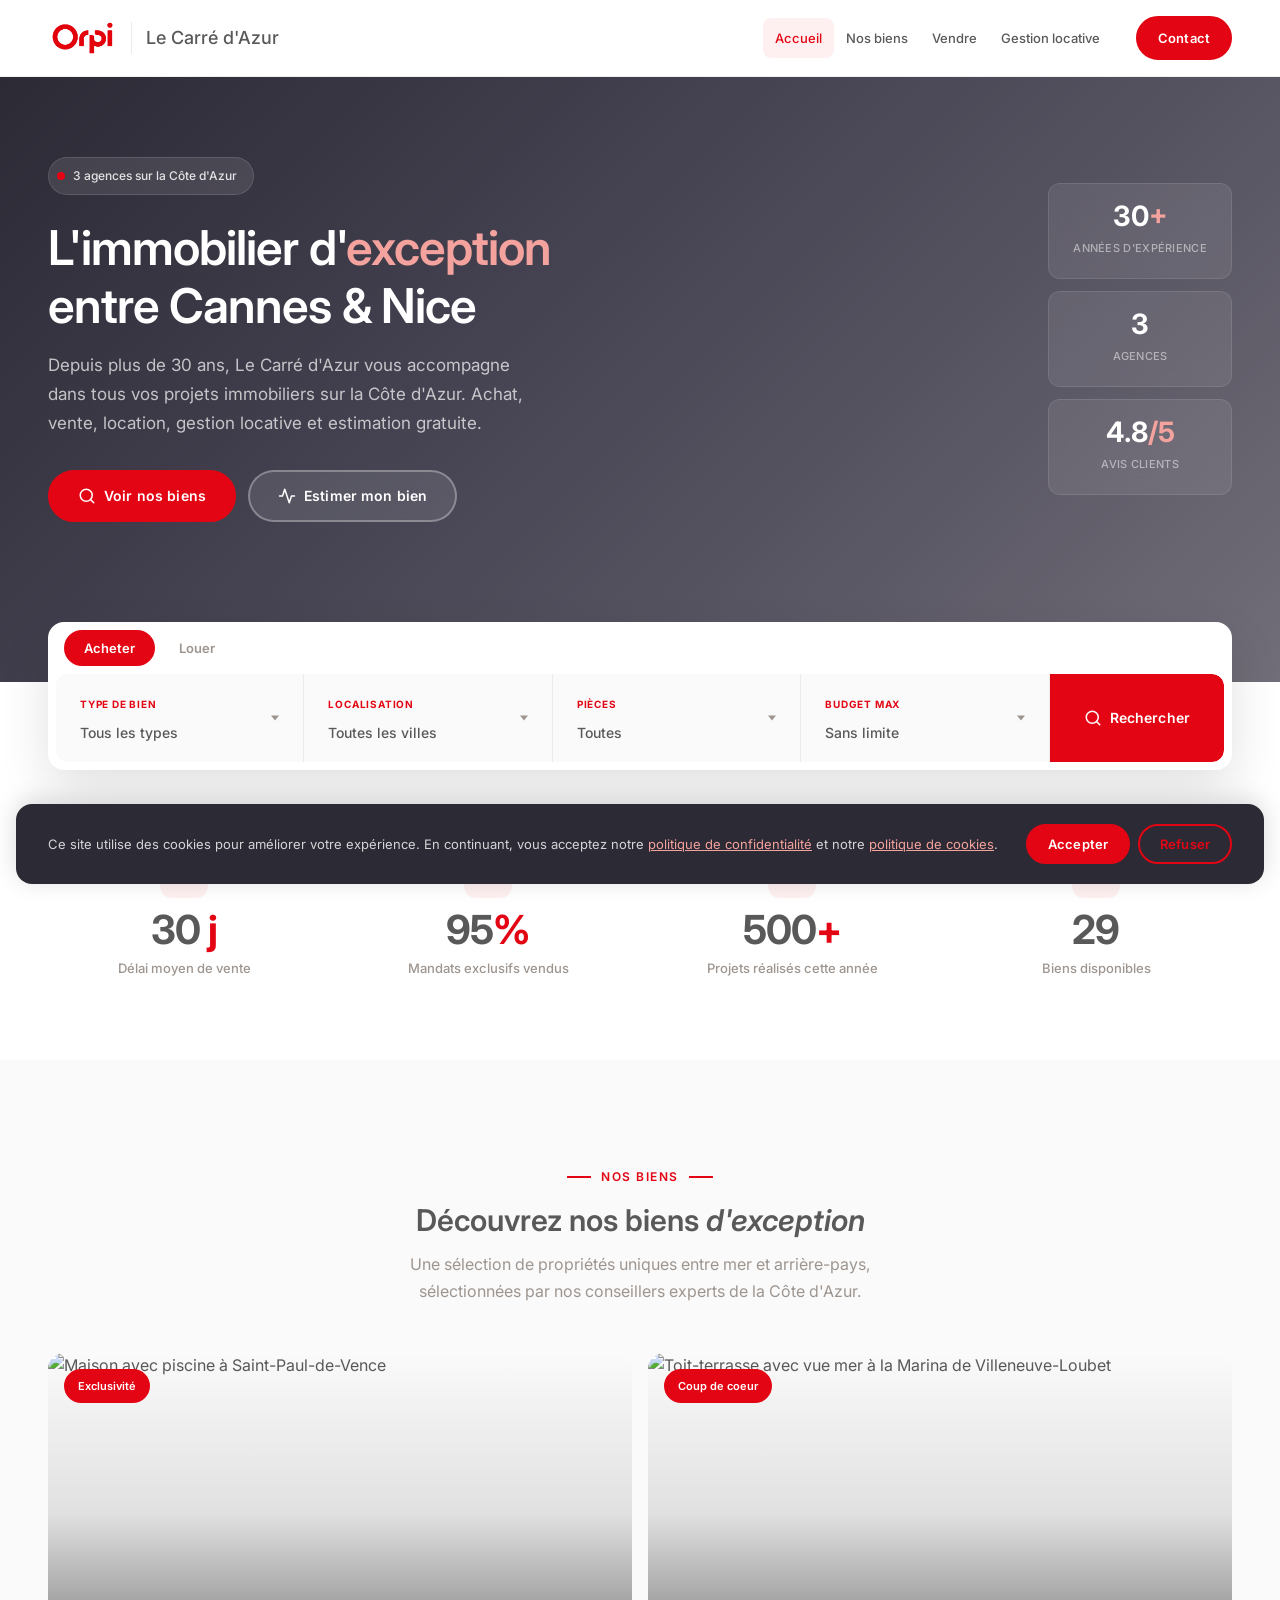
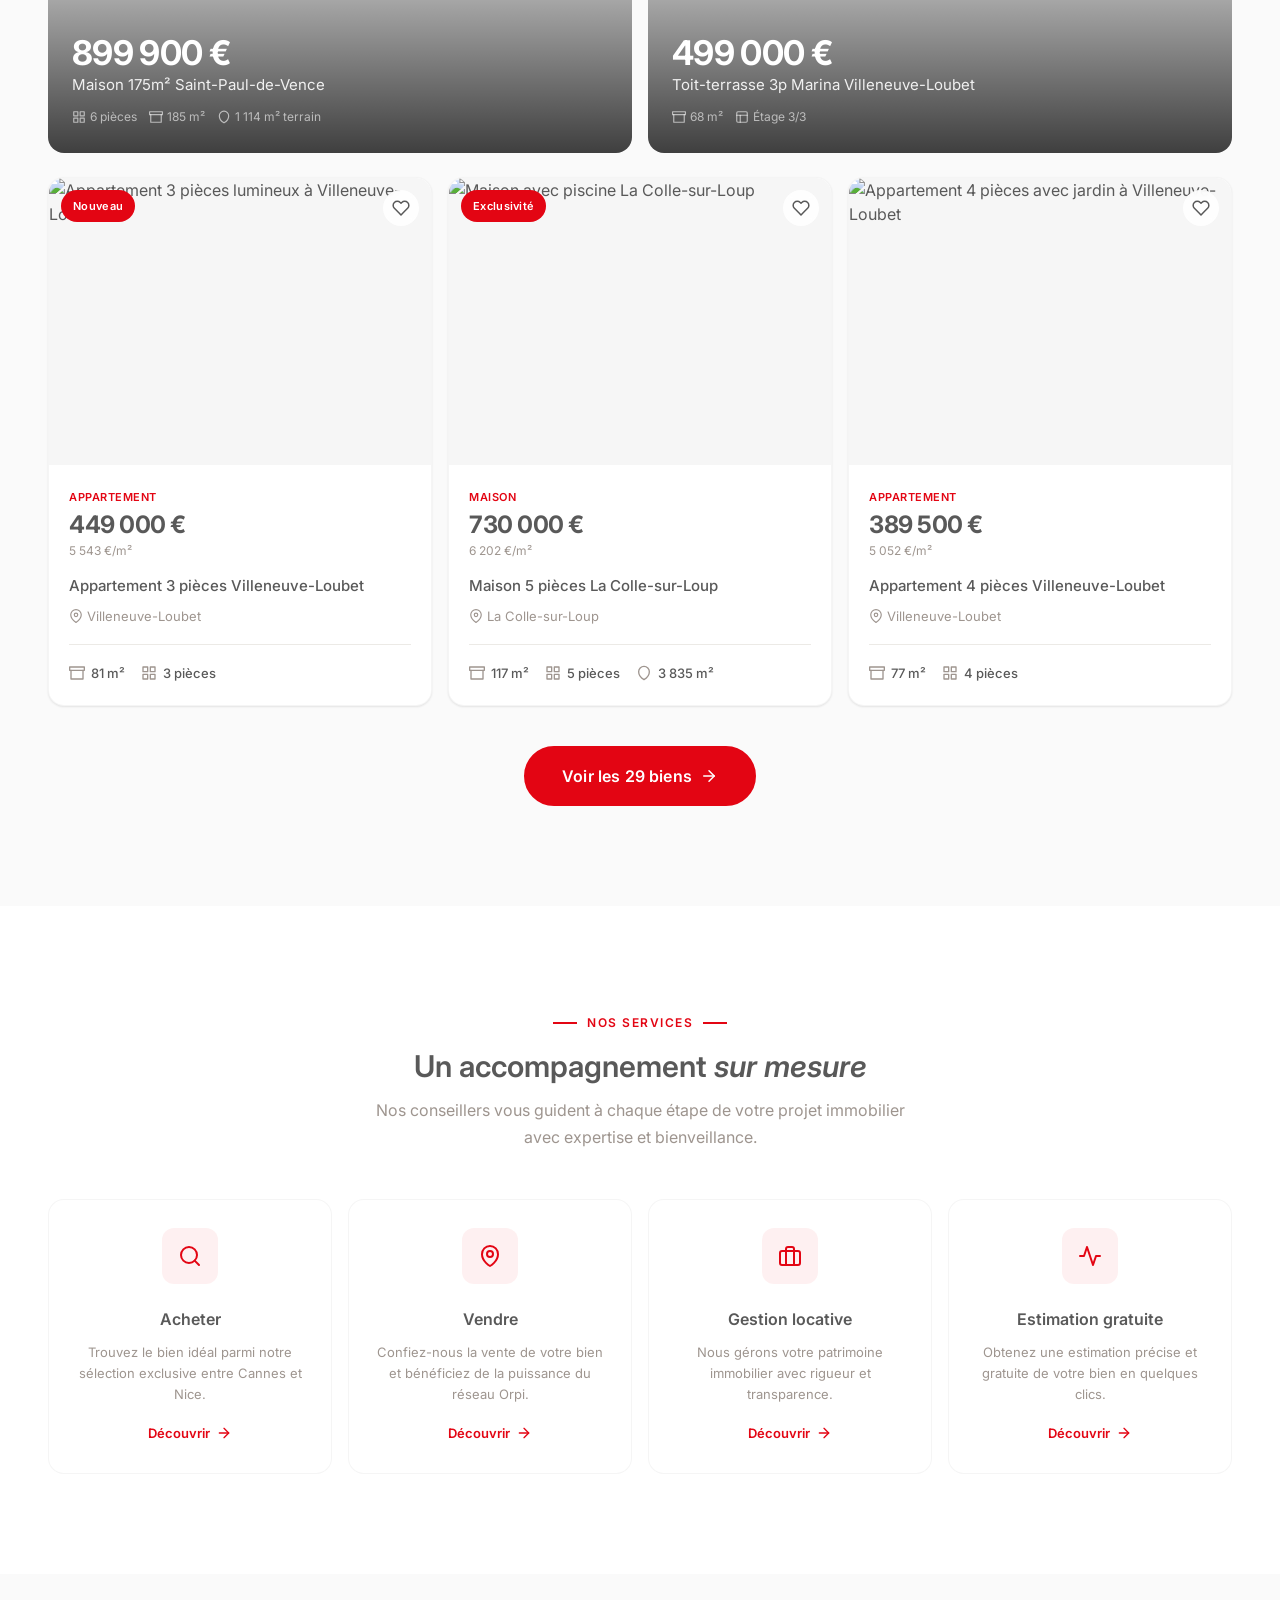
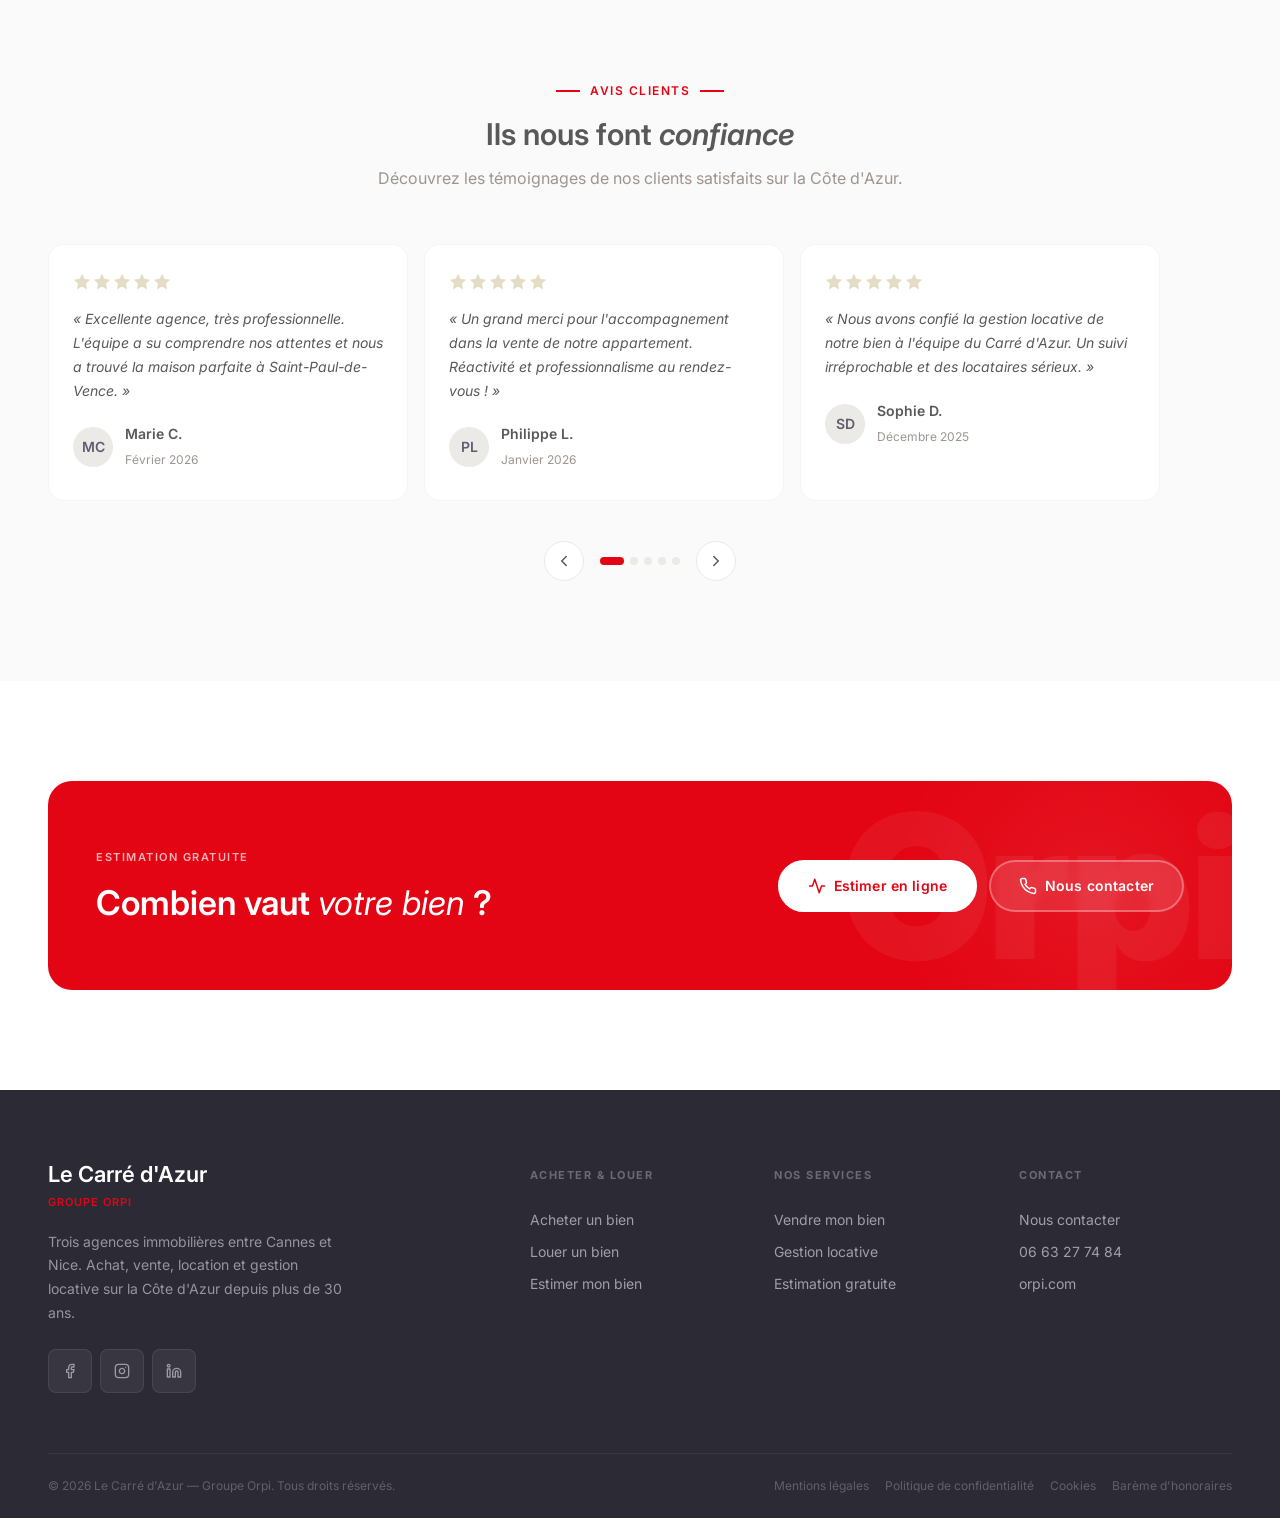
==== commit 6775f977: "Replace logo with new Orpi PNG, transparent via mix-blend-mode New orpilogooo.png logo (red Orpi tex" ====
--- a/index.html
+++ b/index.html
@@ -61,7 +61,7 @@
     <div class="container header__main">
       <a href="index.html" class="header__brand" aria-label="Le Carré d'Azur – Accueil">
         <span class="header__logo">
-          <svg viewBox="0 0 100 40" xmlns="http://www.w3.org/2000/svg" role="img" aria-label="Orpi"><text x="0" y="32" fill="#E30513" font-family="Inter,sans-serif" font-weight="700" font-size="38" letter-spacing="-1">Orpi</text></svg>
+          <img src="orpilogooo.png" alt="Orpi" height="40" />
         </span>
         <span class="header__brand-divider" aria-hidden="true"></span>
         <span class="header__agency">Le Carré d'Azur</span>
--- a/styles.css
+++ b/styles.css
@@ -184,8 +184,11 @@
   text-decoration: none; flex-shrink: 0;
 }
 .header__logo { display: flex; align-items: center; flex-shrink: 0; }
-.header__logo svg { height: 32px; width: auto; display: block; flex-shrink: 0; }
-@media (min-width: 1024px) { .header__logo svg { height: 36px; } }
+.header__logo img {
+  height: 36px; width: auto; display: block; flex-shrink: 0;
+  mix-blend-mode: multiply; /* makes black bg transparent on white header */
+}
+@media (min-width: 1024px) { .header__logo img { height: 40px; } }
 .header__brand-divider {
   width: 1px; height: 28px;
   background: var(--color-light-brown);
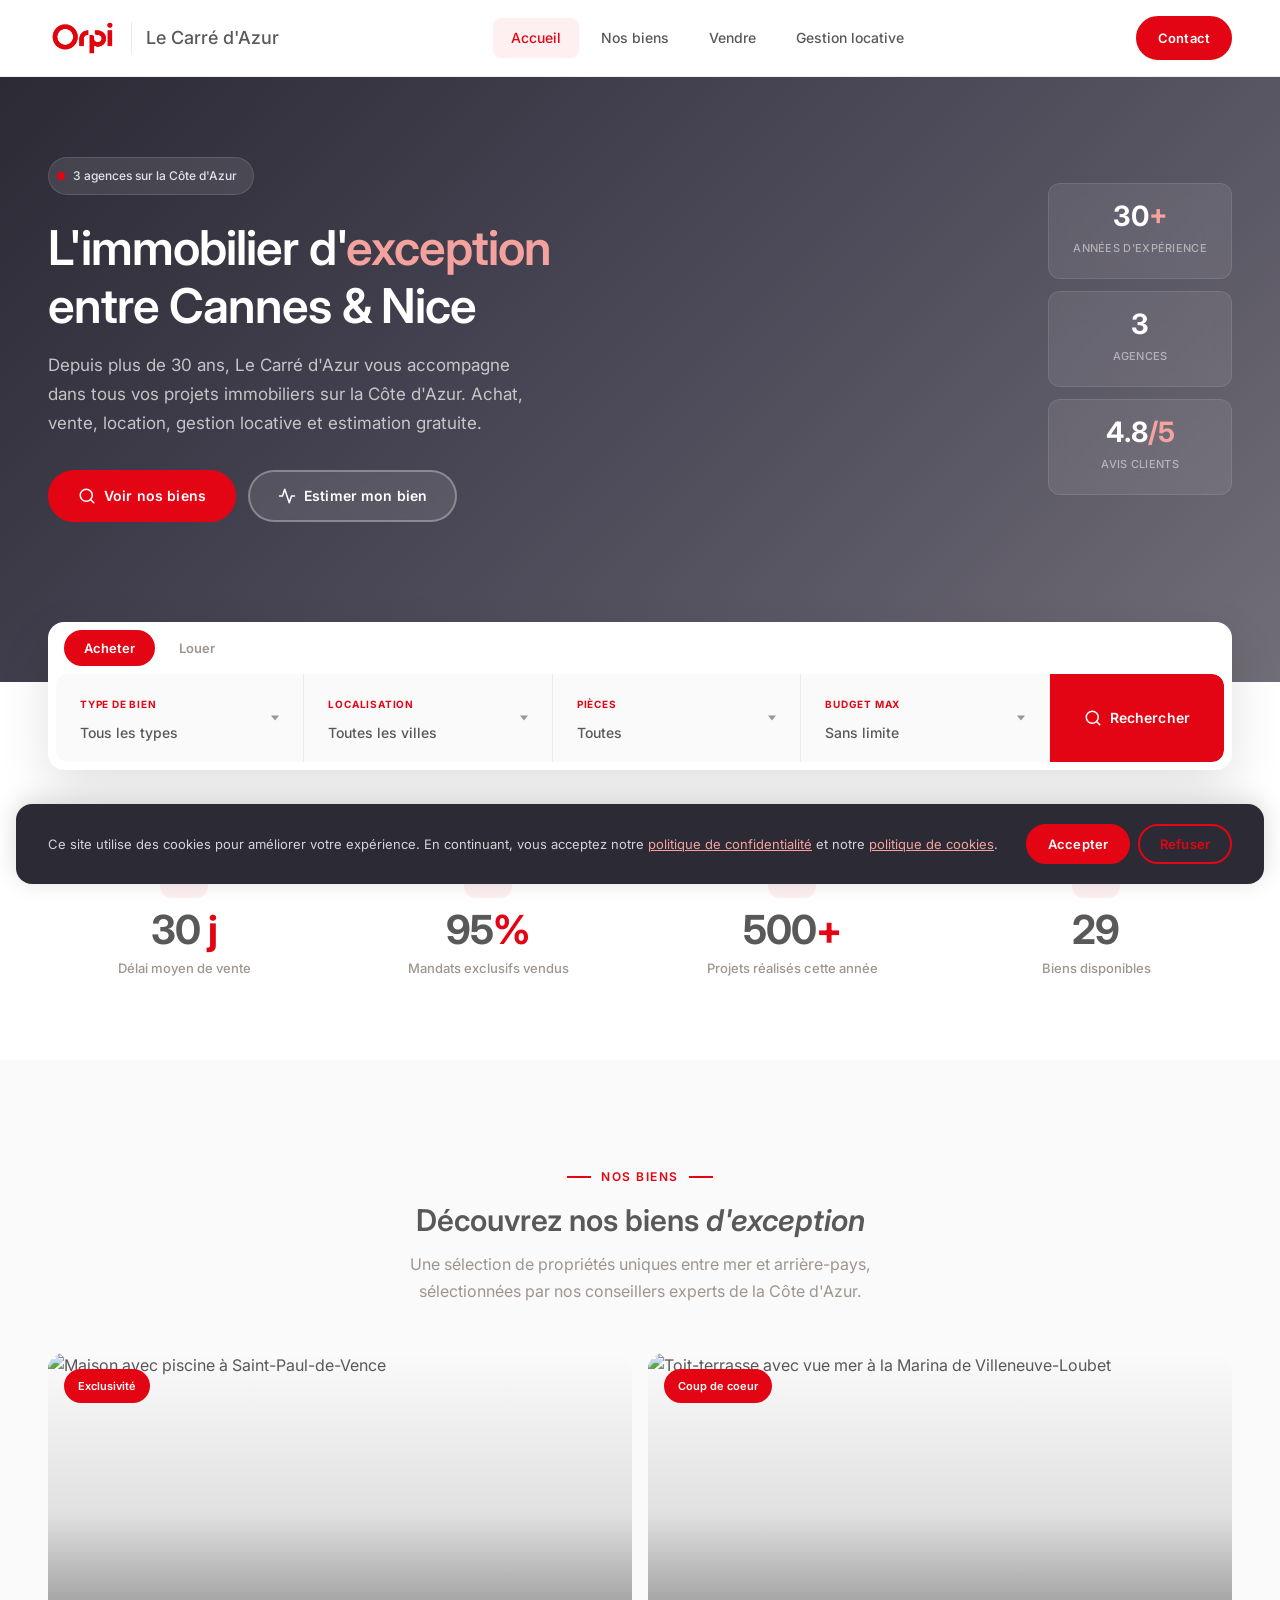
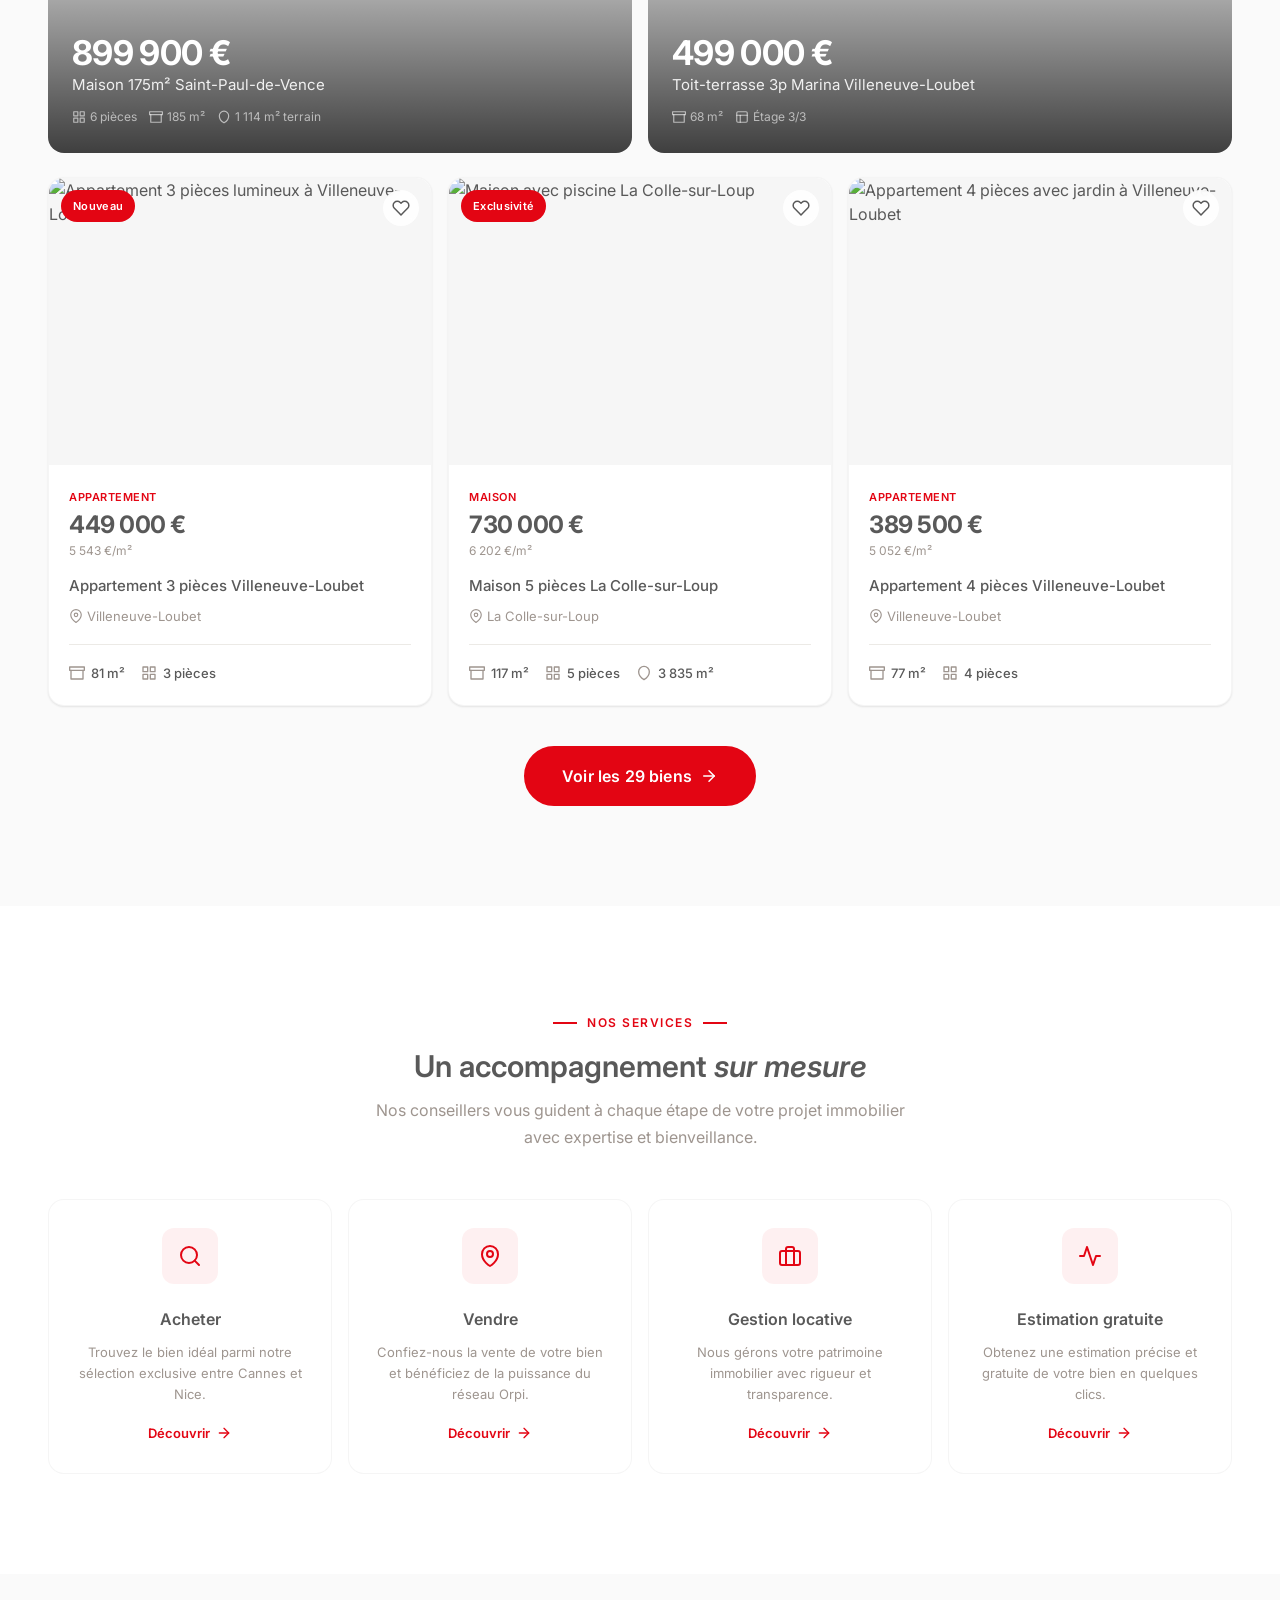
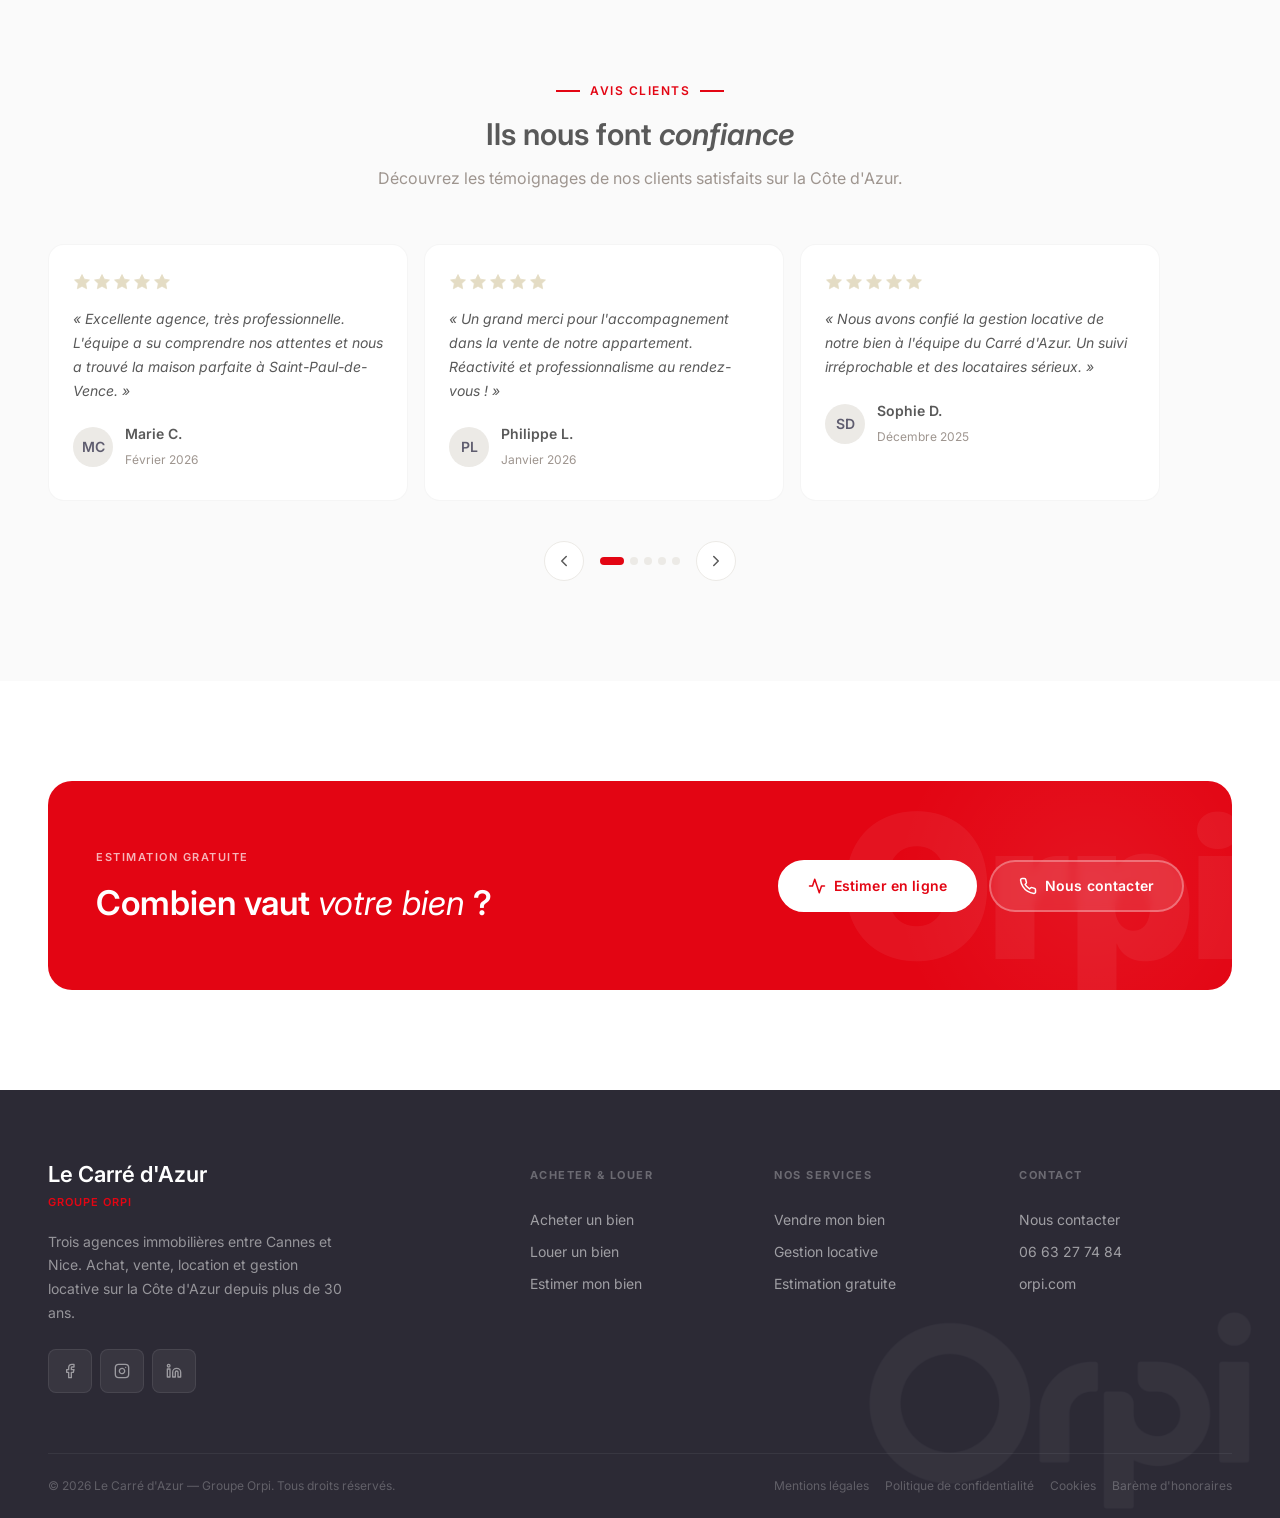
==== commit ef82f77e: "Update favicon to PNG logo + add Orpi watermark to footer - Favicon: replaced inline SVG with orpilo" ====
--- a/index.html
+++ b/index.html
@@ -12,7 +12,7 @@
   <meta property="og:type" content="website" />
   <meta property="og:locale" content="fr_FR" />
   <meta name="twitter:card" content="summary_large_image" />
-  <link rel="icon" type="image/svg+xml" href="data:image/svg+xml,%3Csvg xmlns='http://www.w3.org/2000/svg' viewBox='0 0 100 40'%3E%3Ctext x='0' y='32' fill='%23E30513' font-family='system-ui,sans-serif' font-weight='700' font-size='38' letter-spacing='-1'%3EOrpi%3C/text%3E%3C/svg%3E" />
+  <link rel="icon" type="image/png" href="orpilogooo.png" />
   <link rel="preconnect" href="https://fonts.googleapis.com" />
   <link rel="preconnect" href="https://fonts.gstatic.com" crossorigin />
   <link href="https://fonts.googleapis.com/css2?family=Inter:wght@300;400;500;600;700&display=swap" rel="stylesheet" />
@@ -639,6 +639,7 @@
        FOOTER
        ============================================================ -->
   <footer class="footer">
+    <img src="orpilogooo.png" alt="" class="footer__watermark" aria-hidden="true" />
     <div class="container">
       <div class="footer__top">
         <div class="footer__brand">
--- a/styles.css
+++ b/styles.css
@@ -210,23 +210,23 @@
 }
 
 .header__nav {
-  display: none; align-items: center; gap: 0; margin-left: auto;
-  flex-shrink: 1; min-width: 0;
+  display: none; align-items: center; justify-content: center;
+  gap: 4px; flex: 1; min-width: 0;
 }
 @media (min-width: 1024px) { .header__nav { display: flex; } }
 .header__nav a {
-  padding: 8px 10px; font-size: 13px; font-weight: 500;
+  padding: 8px 14px; font-size: 14px; font-weight: 500;
   color: var(--color-dark-grey); border-radius: var(--radius-sm);
   transition: all var(--transition); white-space: nowrap;
 }
-@media (min-width: 1200px) { .header__nav a { padding: 8px 12px; } }
+@media (min-width: 1200px) { .header__nav a { padding: 8px 18px; } }
 .header__nav a:hover,
 .header__nav a[aria-current="page"] {
   color: var(--color-red); background: var(--color-red-light);
 }
 
 .header__actions {
-  display: none; align-items: center; gap: 8px; margin-left: 4px; flex-shrink: 0;
+  display: none; align-items: center; gap: 8px; flex-shrink: 0;
   white-space: nowrap;
 }
 @media (min-width: 1024px) { .header__actions { display: flex; } }
@@ -790,8 +790,17 @@
    ================================================================ */
 .footer {
   background: #2c2a35; color: rgba(255,255,255,0.6); padding: 48px 0 0;
+  position: relative; overflow: hidden;
 }
 @media (min-width: 1024px) { .footer { padding: 72px 0 0; } }
+.footer__watermark {
+  position: absolute; right: -40px; bottom: -20px;
+  width: 280px; height: auto; opacity: 0.04;
+  pointer-events: none; user-select: none;
+  filter: brightness(0) invert(1);
+}
+@media (min-width: 768px) { .footer__watermark { width: 360px; right: -20px; } }
+@media (min-width: 1024px) { .footer__watermark { width: 440px; right: 0; } }
 
 .footer__top {
   display: grid; grid-template-columns: 1fr; gap: 40px; padding-bottom: 40px;
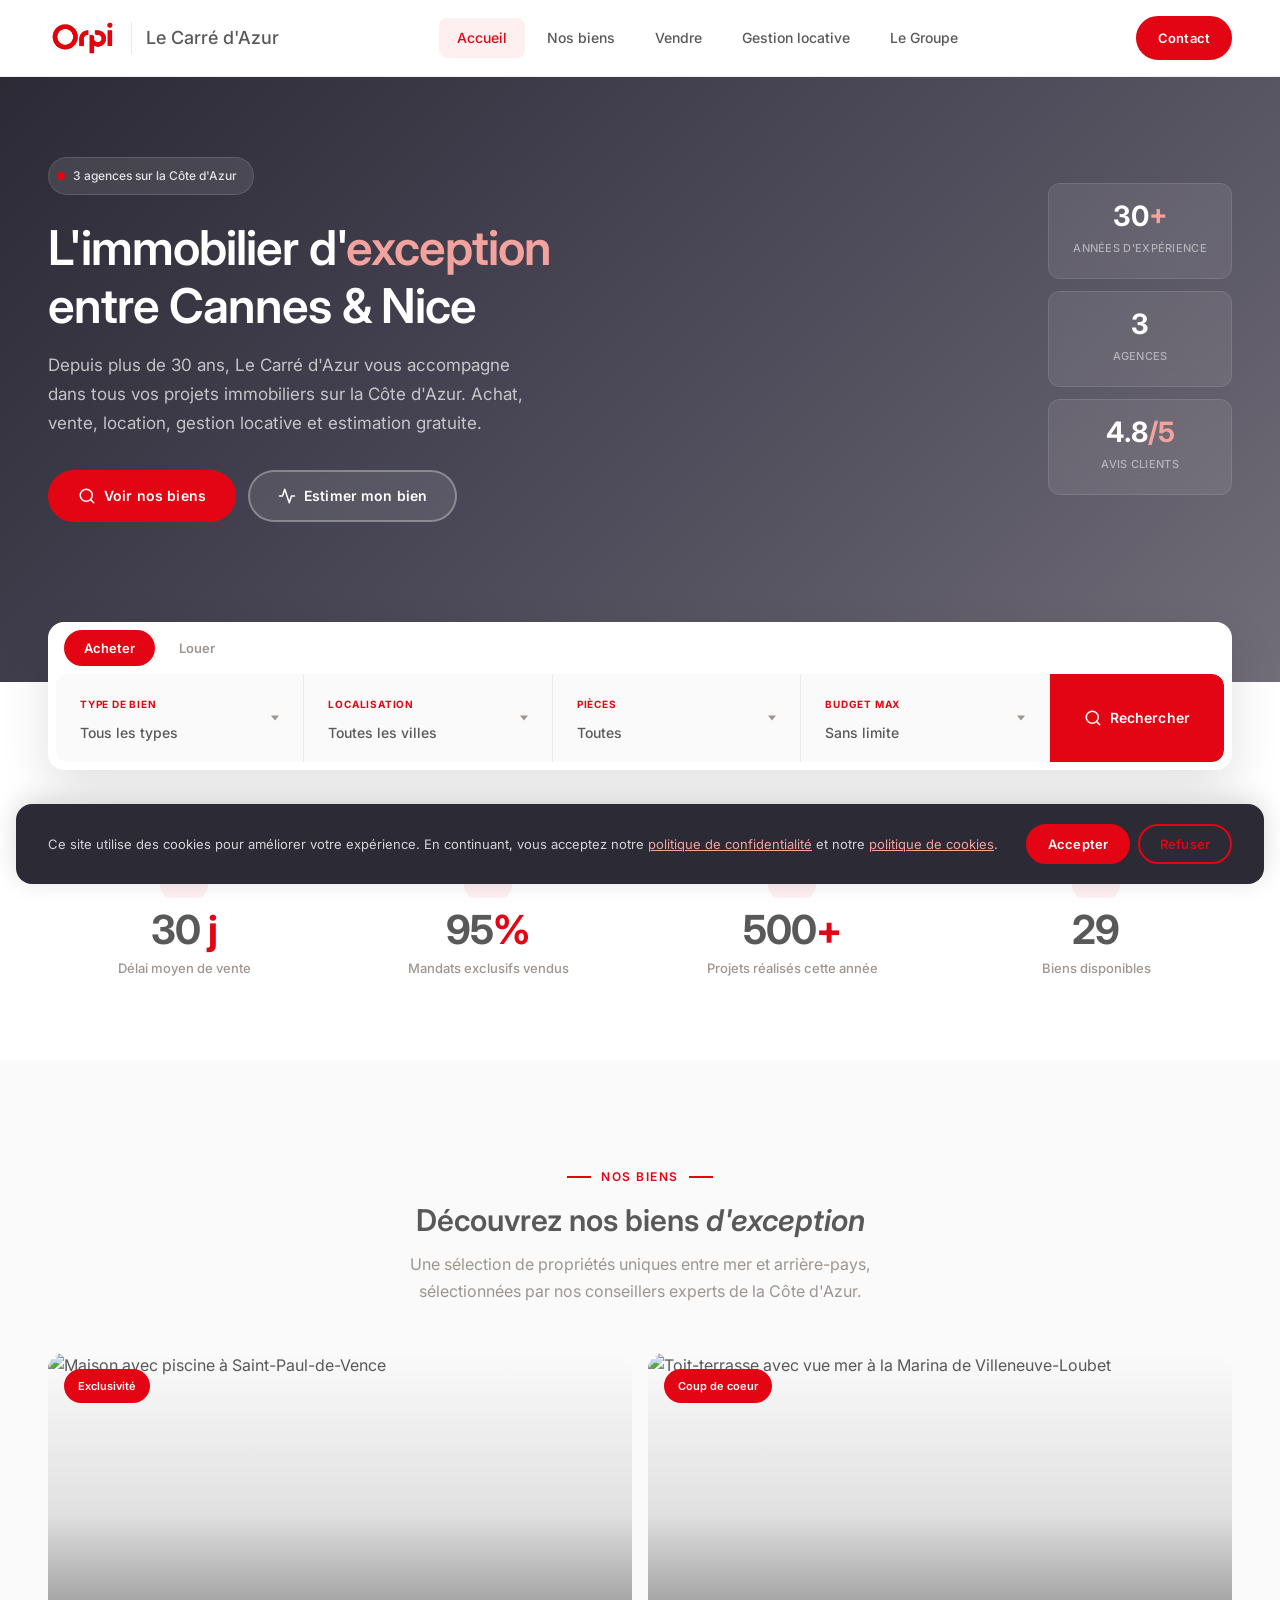
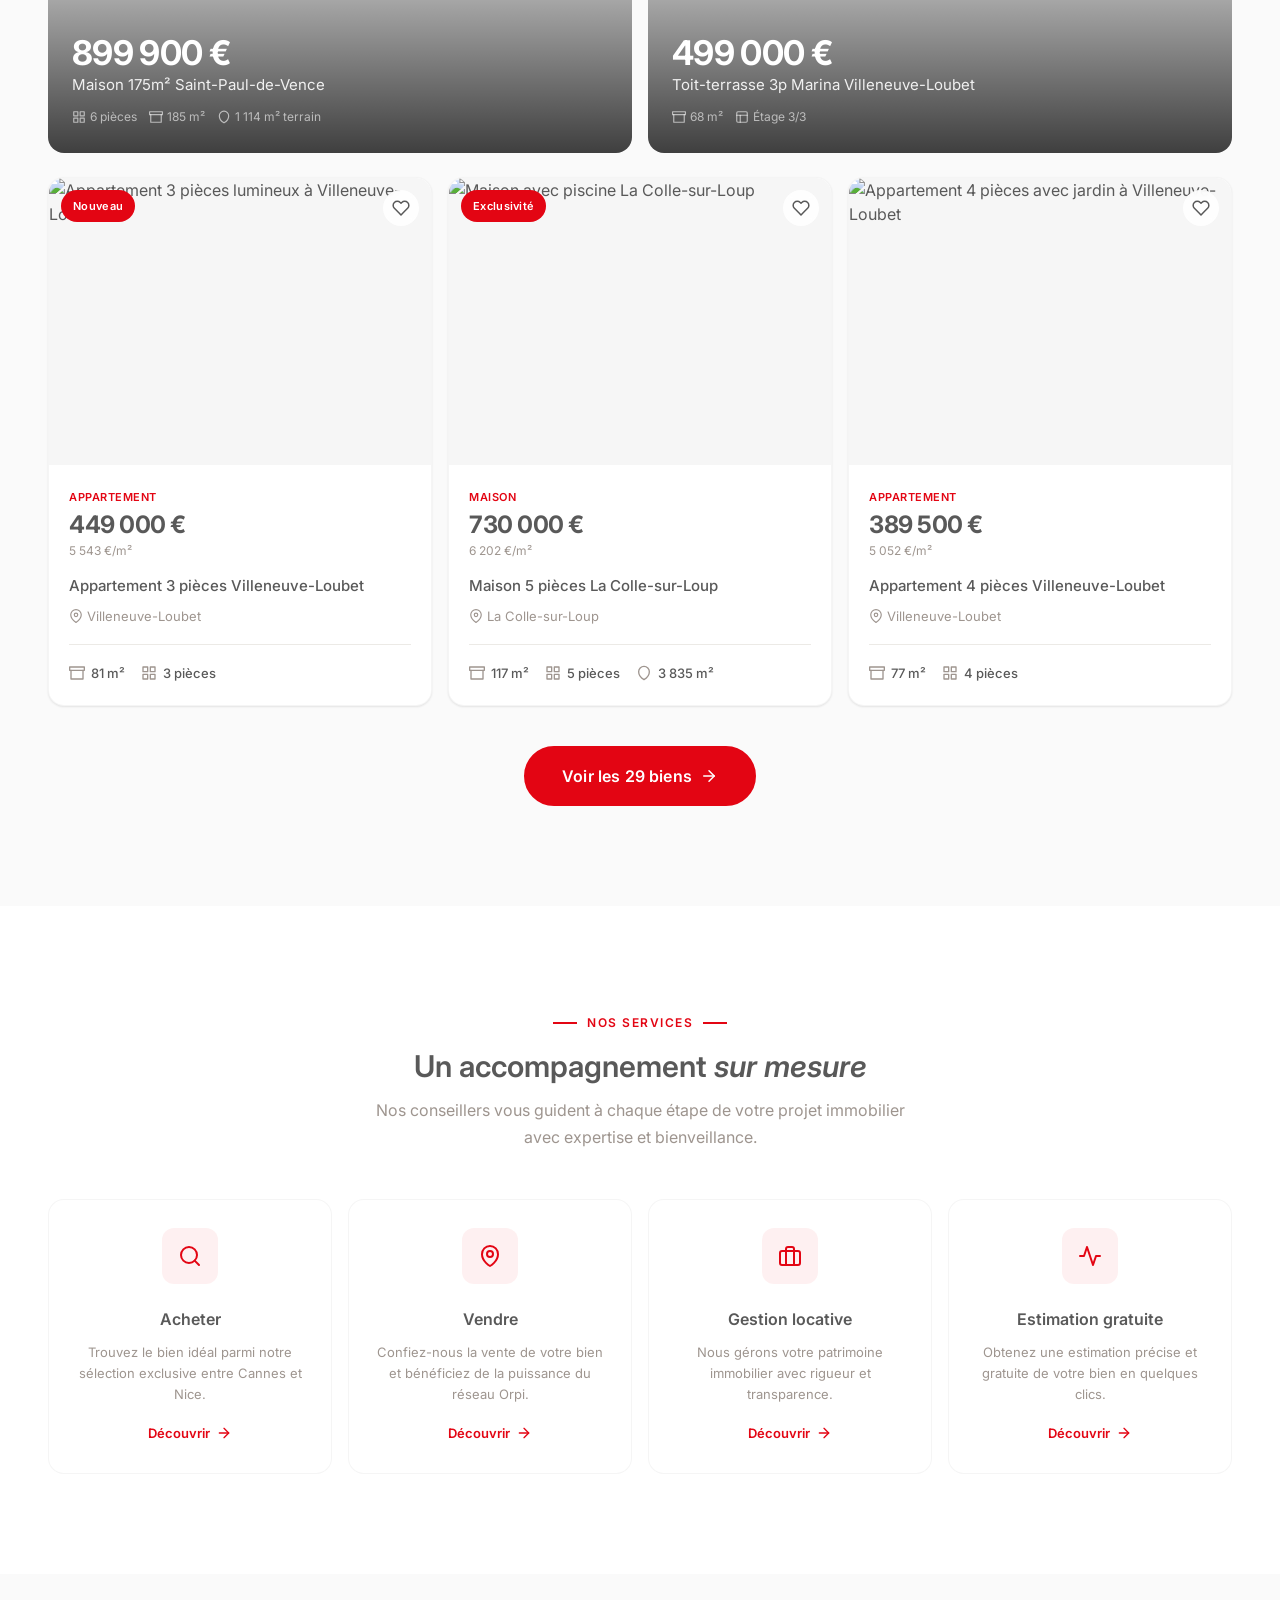
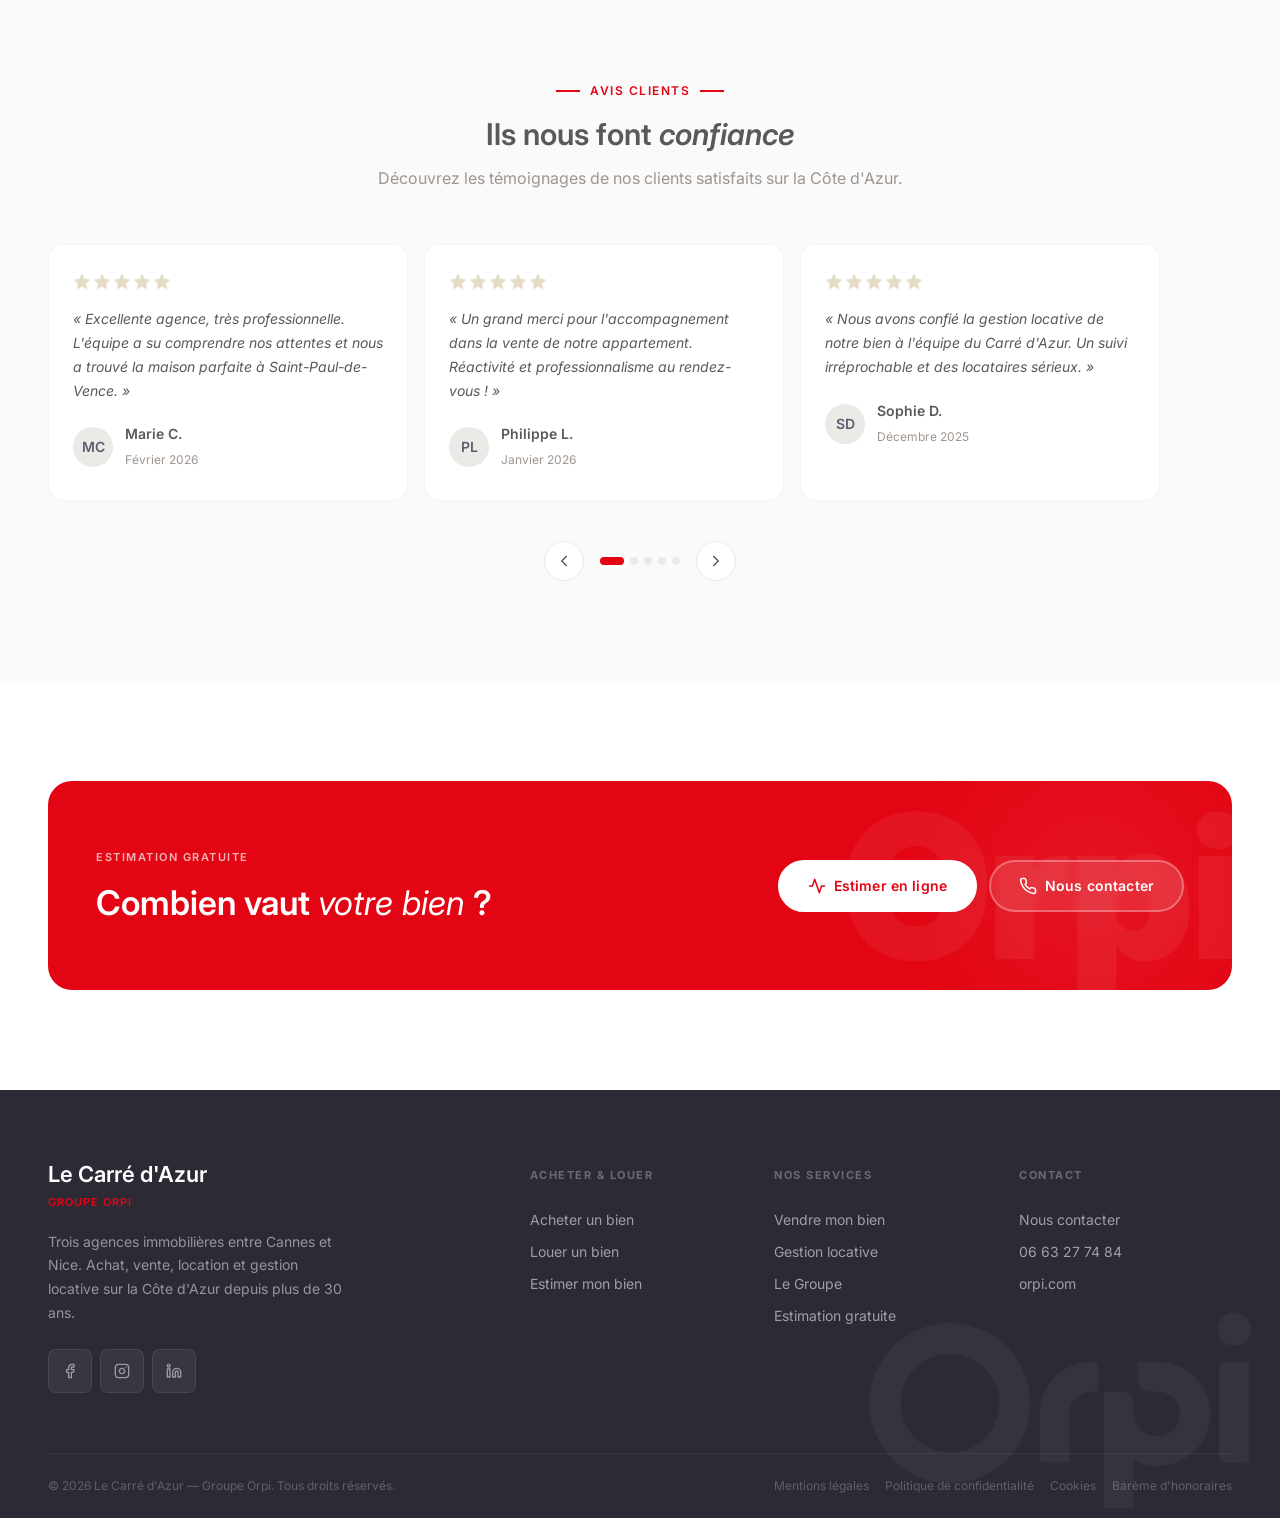
==== commit f14b24f5: "Add Le Groupe link to nav and mobile menu on all pages Page was deployed but unreachable — no links " ====
--- a/index.html
+++ b/index.html
@@ -72,6 +72,7 @@
         <a href="acheter.html">Nos biens</a>
         <a href="vendre.html">Vendre</a>
         <a href="gestion-locative.html">Gestion locative</a>
+        <a href="le-groupe.html">Le Groupe</a>
       </nav>
 
             <div class="header__actions">
@@ -91,6 +92,7 @@
     <a href="acheter.html">Nos biens</a>
     <a href="vendre.html">Vendre</a>
     <a href="gestion-locative.html">Gestion locative</a>
+        <a href="le-groupe.html">Le Groupe</a>
     </nav>
     <div class="mobile-menu__cta">
       <a href="contact.html" class="btn btn--primary">Contact</a>
@@ -670,6 +672,7 @@
             <h4>NOS SERVICES</h4>
             <a href="vendre.html">Vendre mon bien</a>
             <a href="gestion-locative.html">Gestion locative</a>
+        <a href="le-groupe.html">Le Groupe</a>
             <a href="estimer.html">Estimation gratuite</a>
           </div>
           <div class="footer__col">
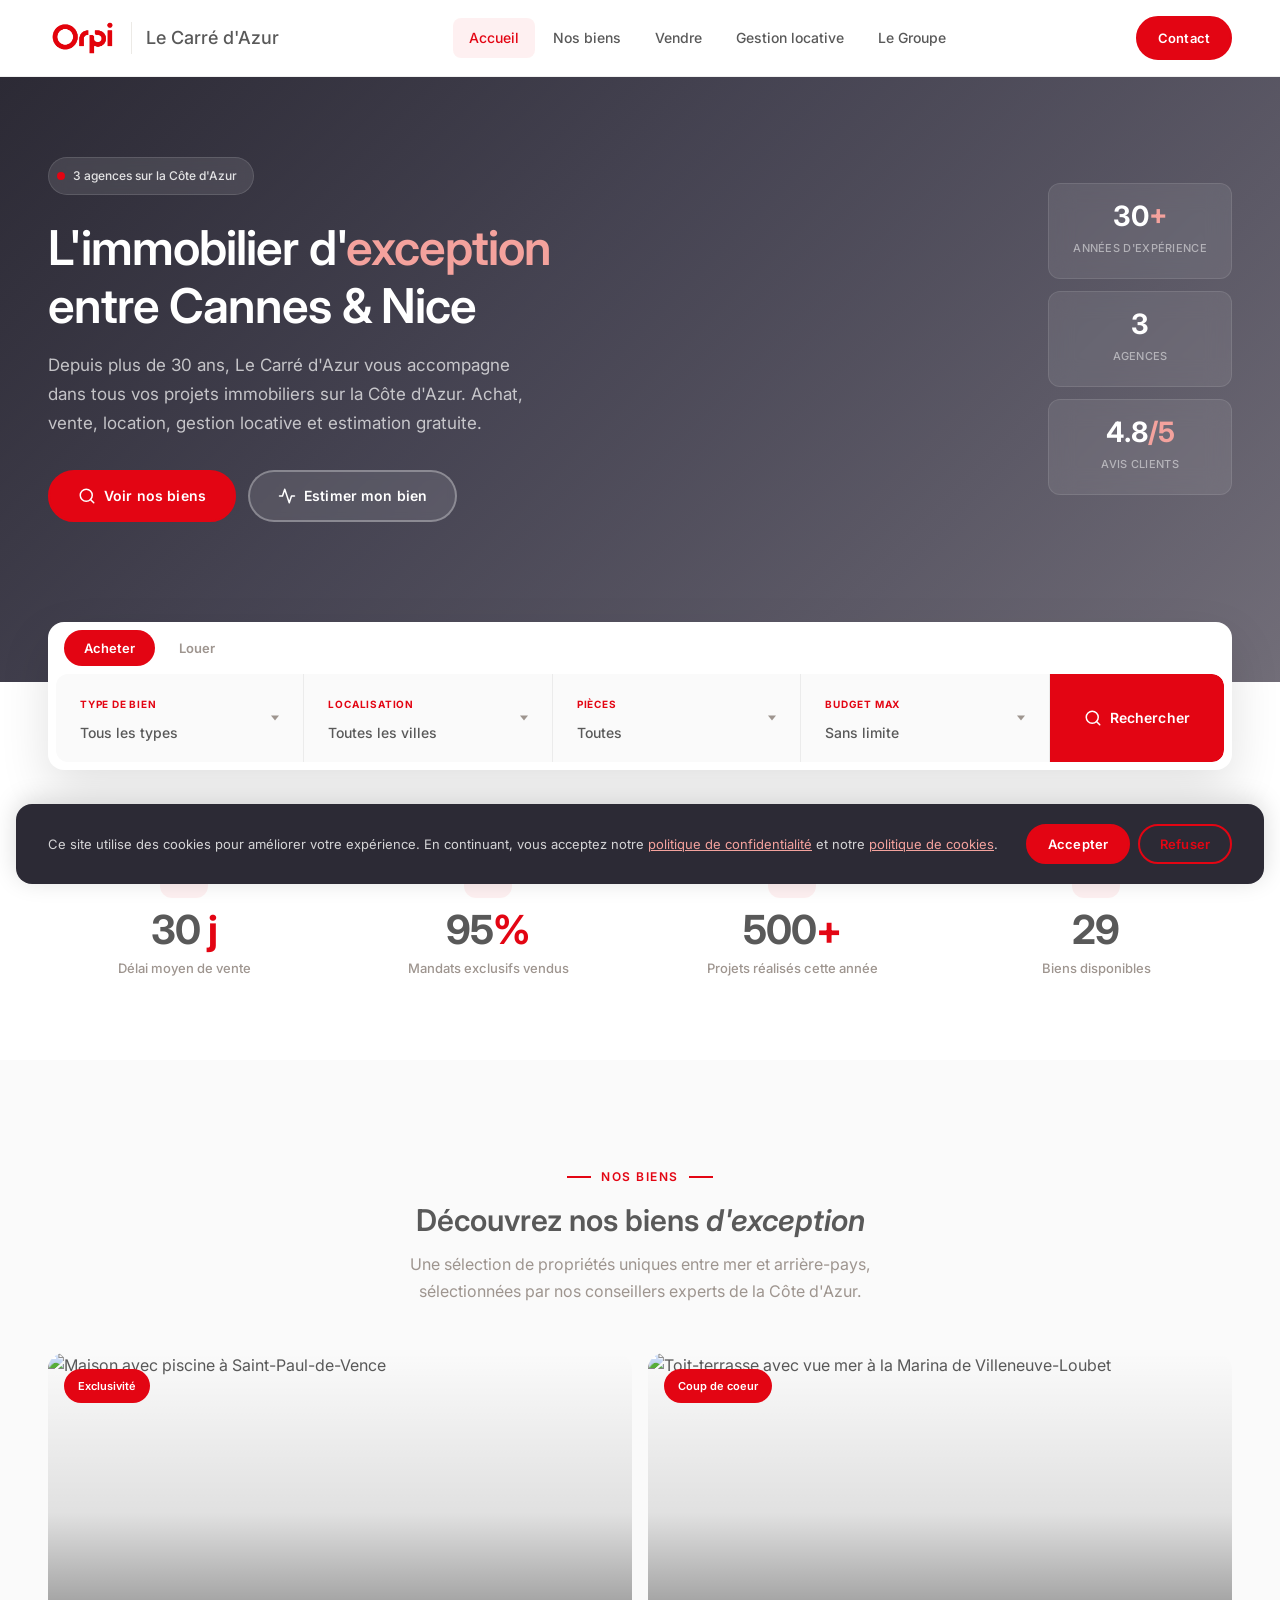
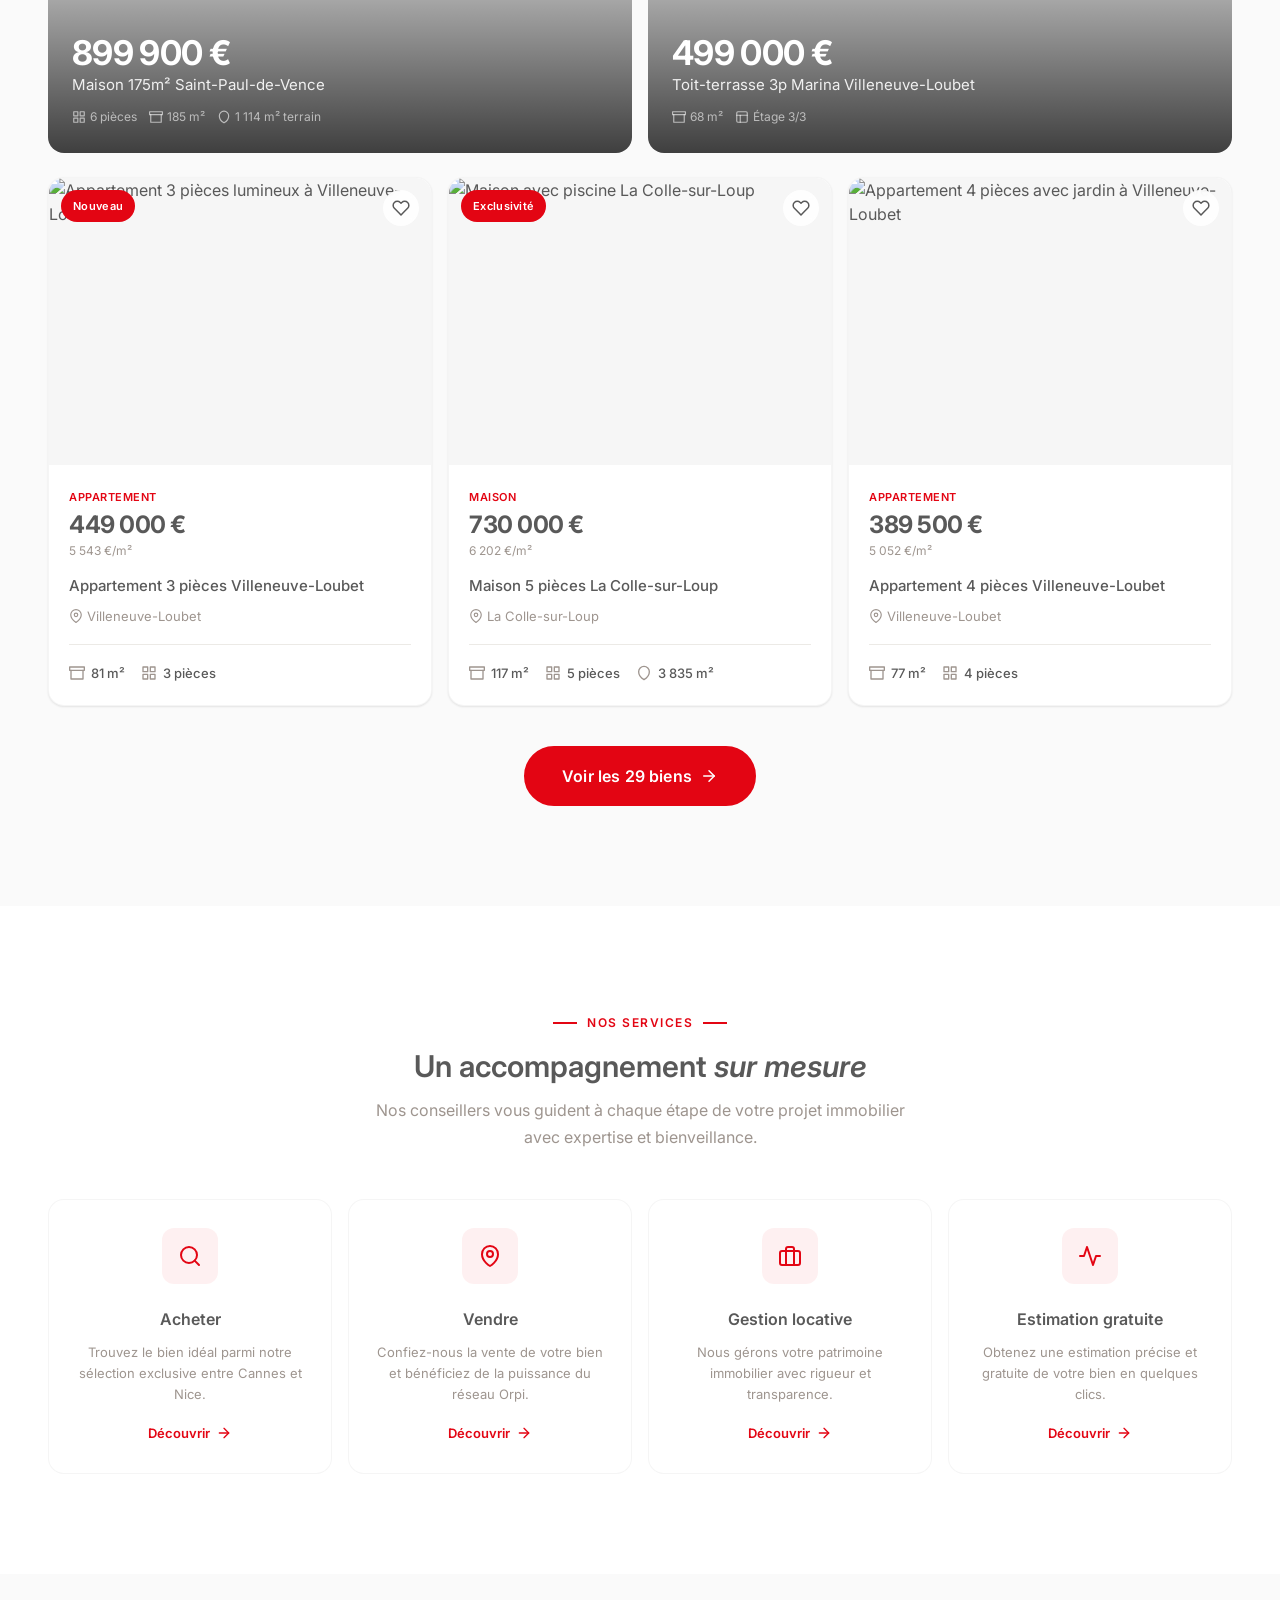
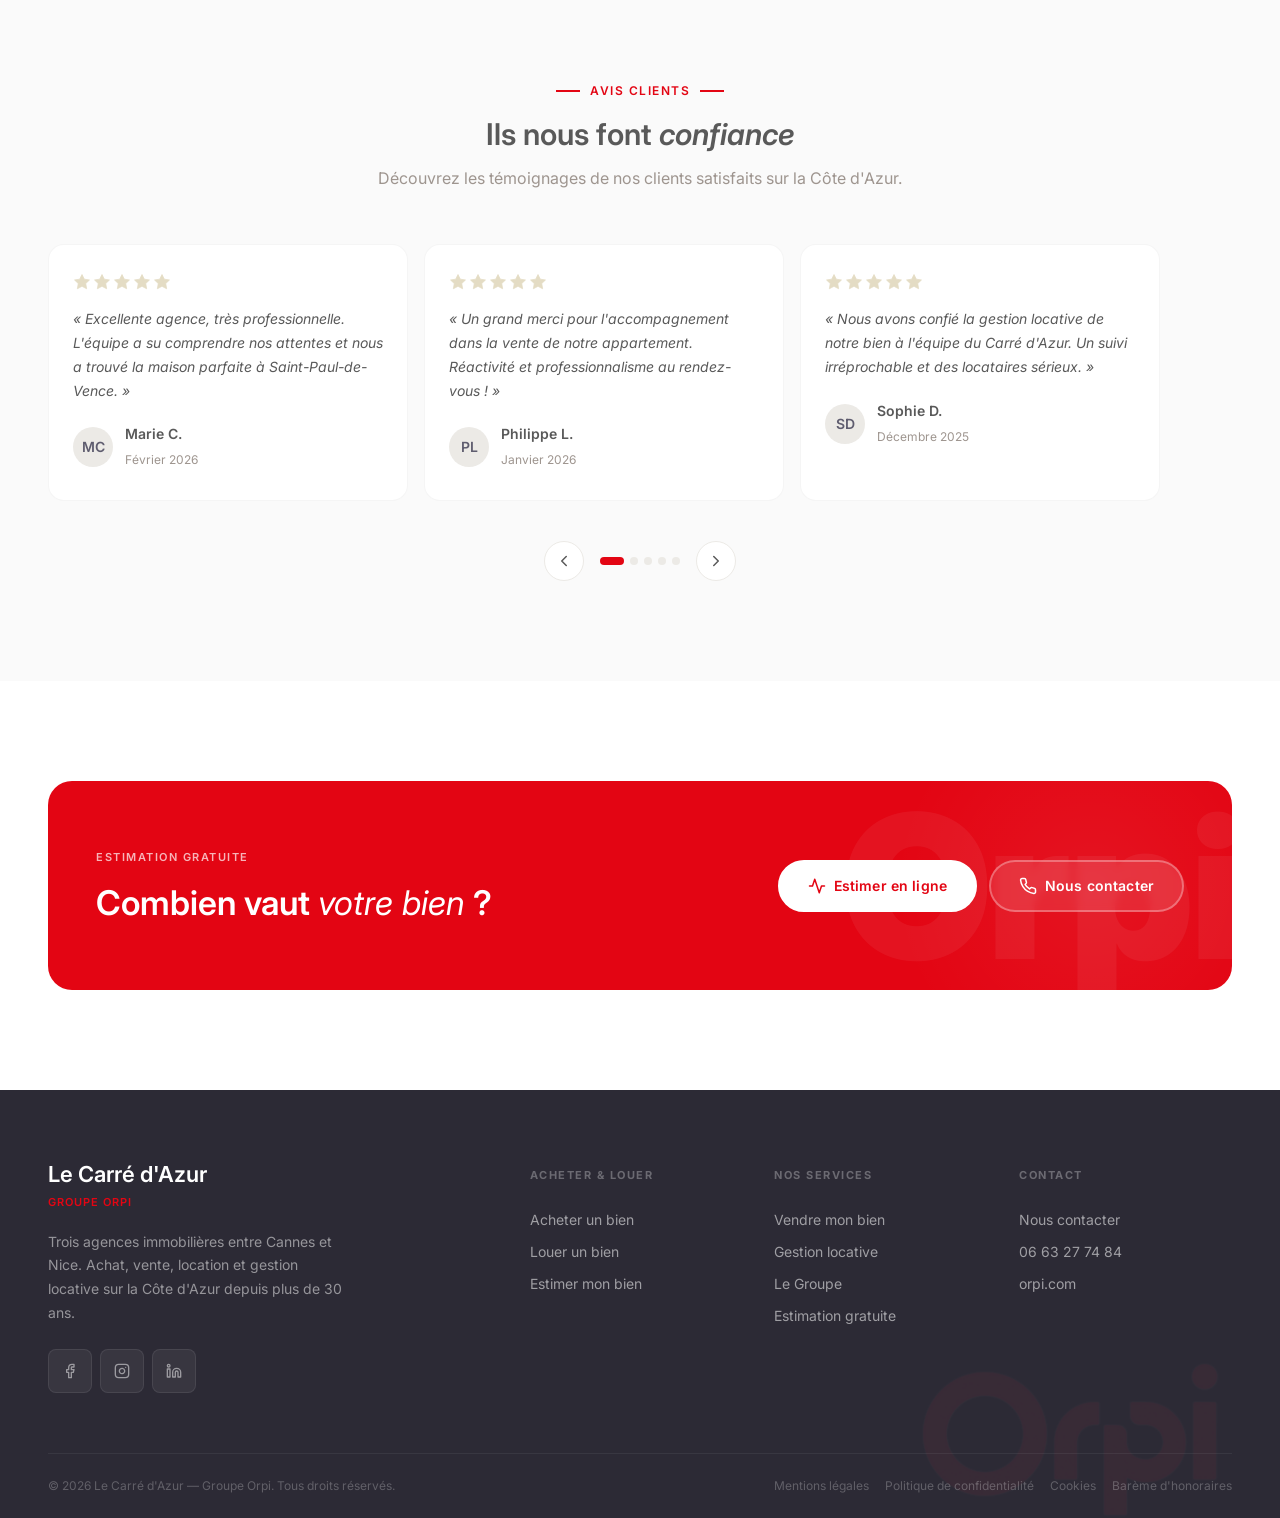
==== commit 8f18c238: "Force cache bust on CSS/JS to show updated nav on all pages Added ?v= timestamp to styles.css and sc" ====
--- a/index.html
+++ b/index.html
@@ -16,7 +16,7 @@
   <link rel="preconnect" href="https://fonts.googleapis.com" />
   <link rel="preconnect" href="https://fonts.gstatic.com" crossorigin />
   <link href="https://fonts.googleapis.com/css2?family=Inter:wght@300;400;500;600;700&display=swap" rel="stylesheet" />
-  <link rel="stylesheet" href="styles.css" />
+  <link rel="stylesheet" href="styles.css?v=1774530596" />
   <script type="application/ld+json">
   {
     "@context": "https://schema.org",
@@ -696,6 +696,6 @@
     </div>
   </footer>
 
-  <script src="script.js"></script>
+  <script src="script.js?v=1774530596"></script>
 </body>
 </html>
--- a/styles.css
+++ b/styles.css
@@ -177,7 +177,7 @@
 .header__main {
   display: flex; align-items: center; height: 68px; gap: 12px;
 }
-@media (min-width: 1024px) { .header__main { height: 76px; gap: 20px; } }
+@media (min-width: 1080px) { .header__main { height: 76px; gap: 16px; } }
 
 .header__brand {
   display: flex; align-items: center; gap: 14px;
@@ -211,15 +211,16 @@
 
 .header__nav {
   display: none; align-items: center; justify-content: center;
-  gap: 4px; flex: 1; min-width: 0;
-}
-@media (min-width: 1024px) { .header__nav { display: flex; } }
+  gap: 2px; flex: 1; min-width: 0;
+  overflow: visible;
+}
+@media (min-width: 1080px) { .header__nav { display: flex; } }
 .header__nav a {
-  padding: 8px 14px; font-size: 14px; font-weight: 500;
+  padding: 8px 10px; font-size: 13px; font-weight: 500;
   color: var(--color-dark-grey); border-radius: var(--radius-sm);
   transition: all var(--transition); white-space: nowrap;
 }
-@media (min-width: 1200px) { .header__nav a { padding: 8px 18px; } }
+@media (min-width: 1280px) { .header__nav a { padding: 8px 16px; font-size: 14px; } }
 .header__nav a:hover,
 .header__nav a[aria-current="page"] {
   color: var(--color-red); background: var(--color-red-light);
@@ -229,7 +230,7 @@
   display: none; align-items: center; gap: 8px; flex-shrink: 0;
   white-space: nowrap;
 }
-@media (min-width: 1024px) { .header__actions { display: flex; } }
+@media (min-width: 1080px) { .header__actions { display: flex; } }
 
 .header__phone {
   display: flex; align-items: center; gap: 6px;
@@ -248,7 +249,7 @@
 }
 .hamburger:hover { background: var(--color-light-grey); }
 .hamburger svg { width: 22px; height: 22px; color: var(--color-dark-grey); }
-@media (min-width: 1024px) { .hamburger { display: none; } }
+@media (min-width: 1080px) { .hamburger { display: none; } }
 
 .mobile-menu {
   display: none; position: fixed; left: 0; right: 0; top: 68px; bottom: 0;
@@ -794,13 +795,14 @@
 }
 @media (min-width: 1024px) { .footer { padding: 72px 0 0; } }
 .footer__watermark {
-  position: absolute; right: -40px; bottom: -20px;
-  width: 280px; height: auto; opacity: 0.04;
+  position: absolute; right: -20px; bottom: -30px;
+  width: 240px; height: auto;
   pointer-events: none; user-select: none;
-  filter: brightness(0) invert(1);
-}
-@media (min-width: 768px) { .footer__watermark { width: 360px; right: -20px; } }
-@media (min-width: 1024px) { .footer__watermark { width: 440px; right: 0; } }
+  opacity: 0.06;
+  mix-blend-mode: screen;
+}
+@media (min-width: 768px) { .footer__watermark { width: 300px; right: 20px; } }
+@media (min-width: 1024px) { .footer__watermark { width: 340px; right: 40px; bottom: -20px; } }
 
 .footer__top {
   display: grid; grid-template-columns: 1fr; gap: 40px; padding-bottom: 40px;
